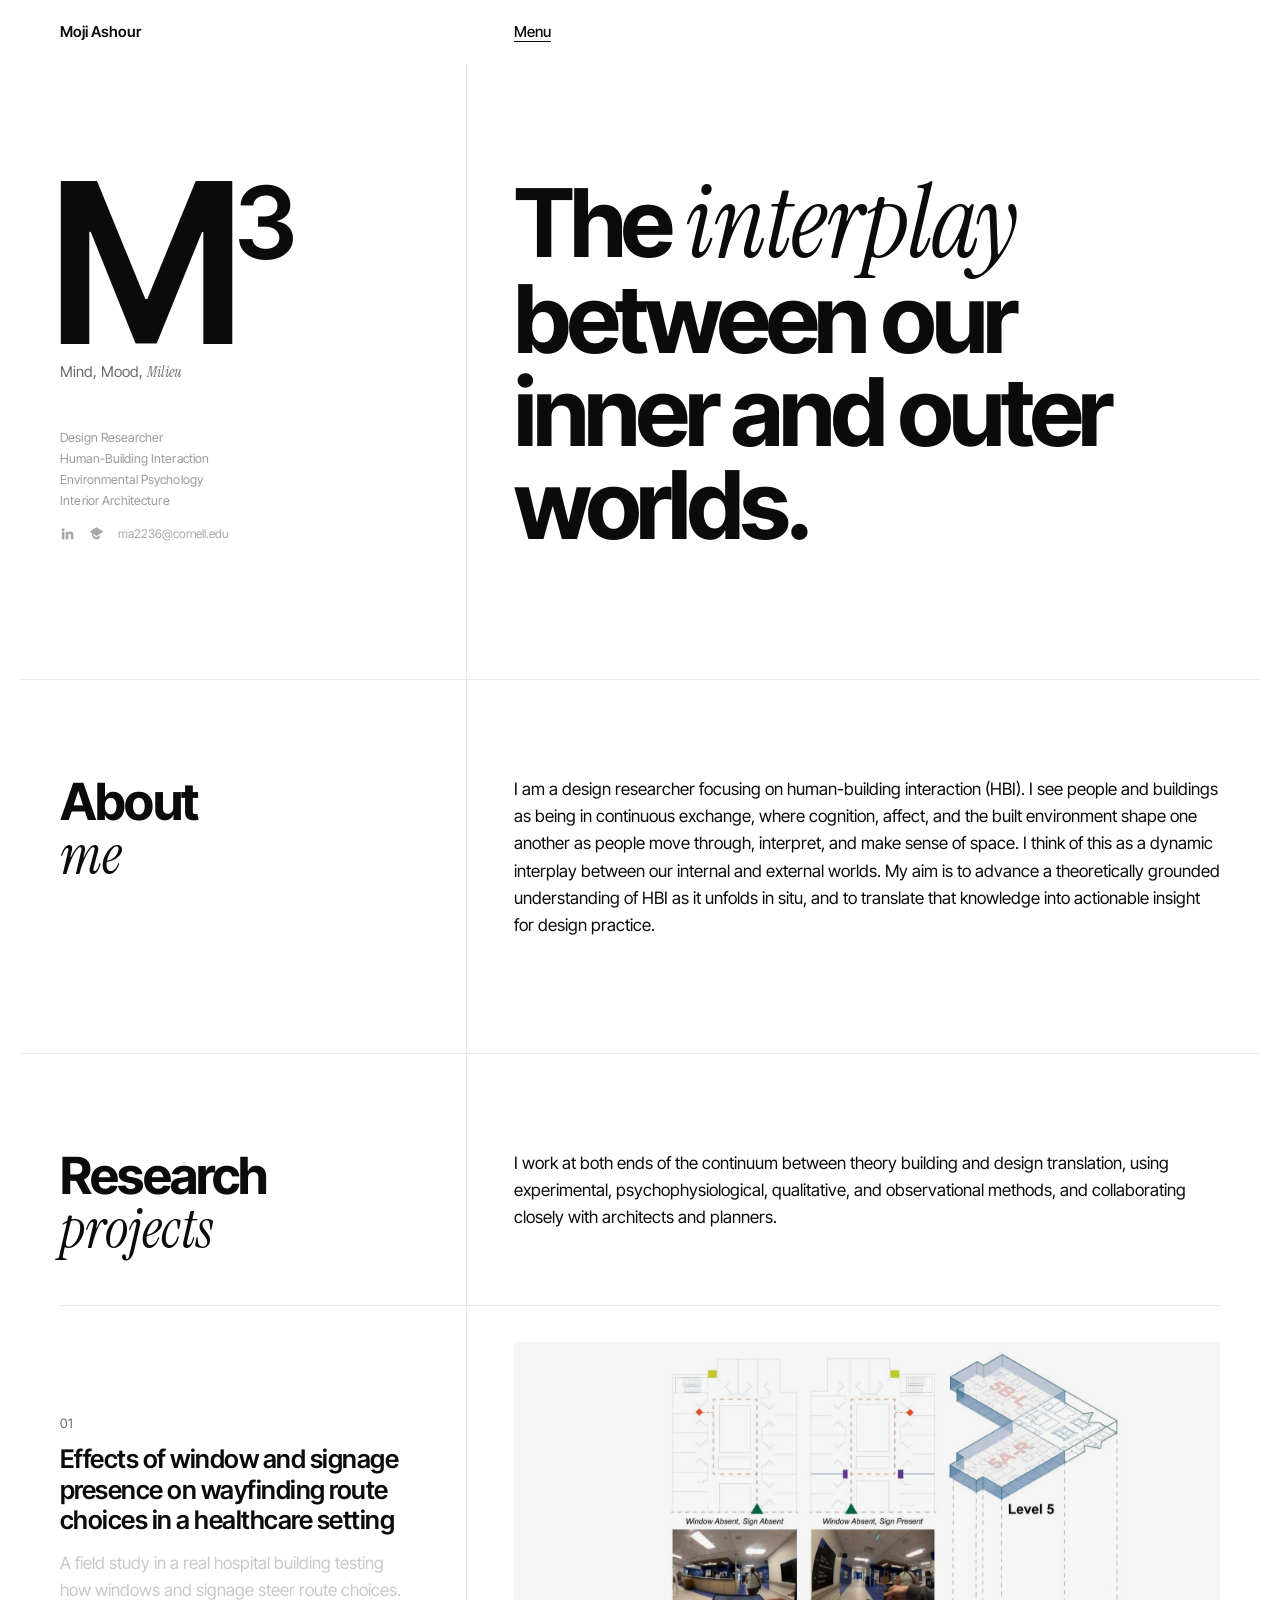
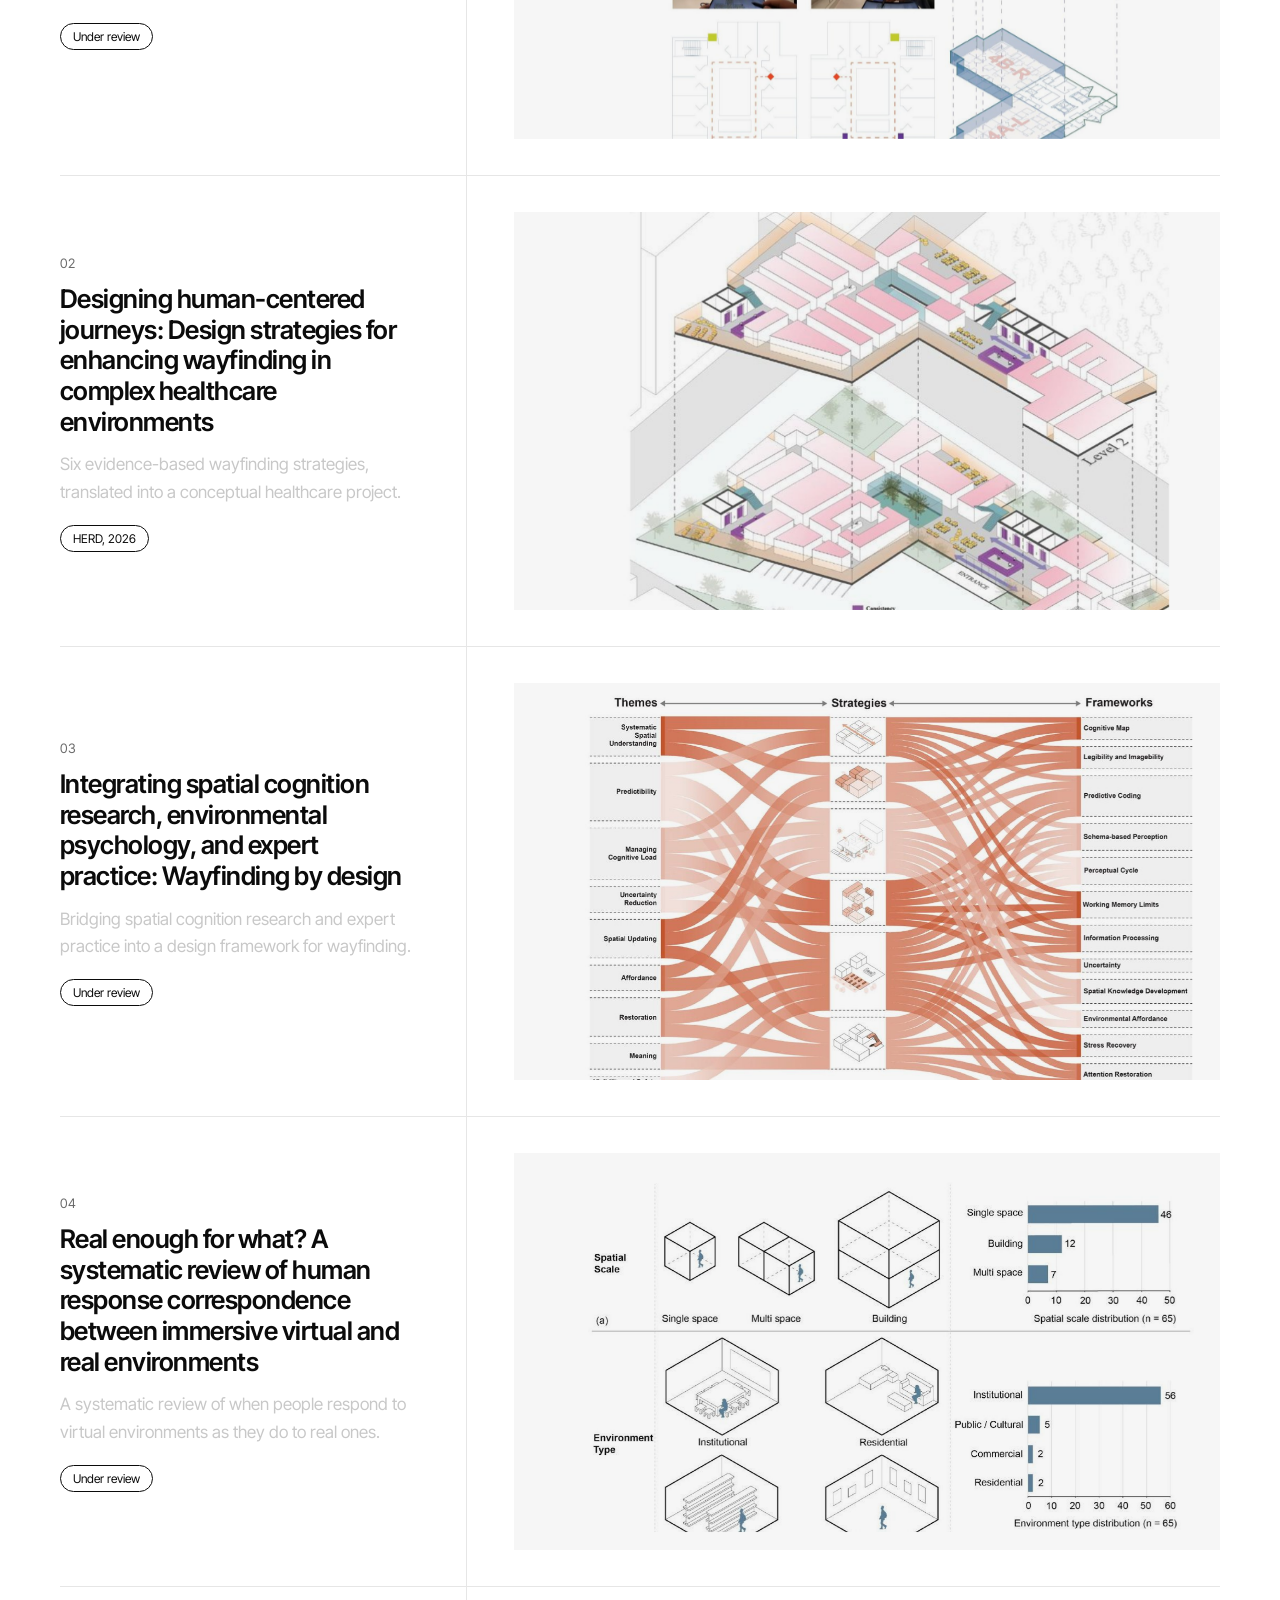
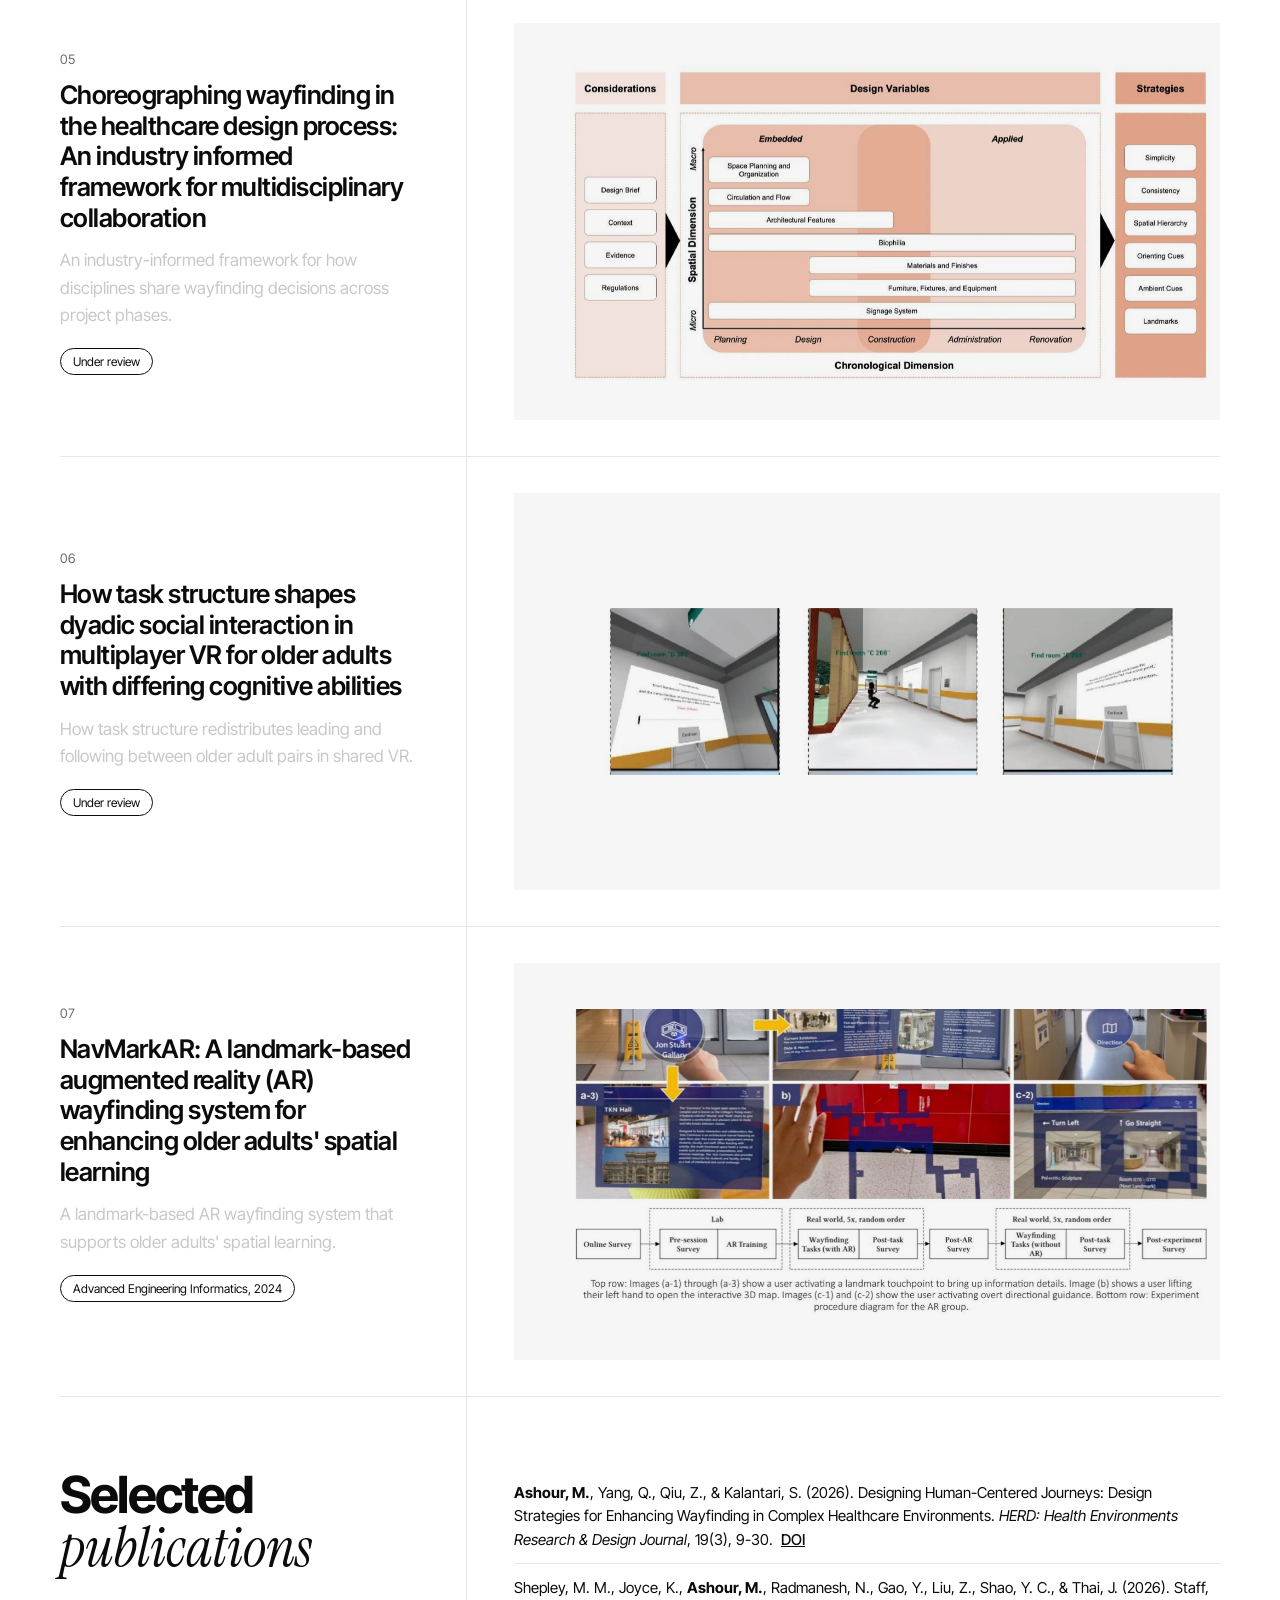
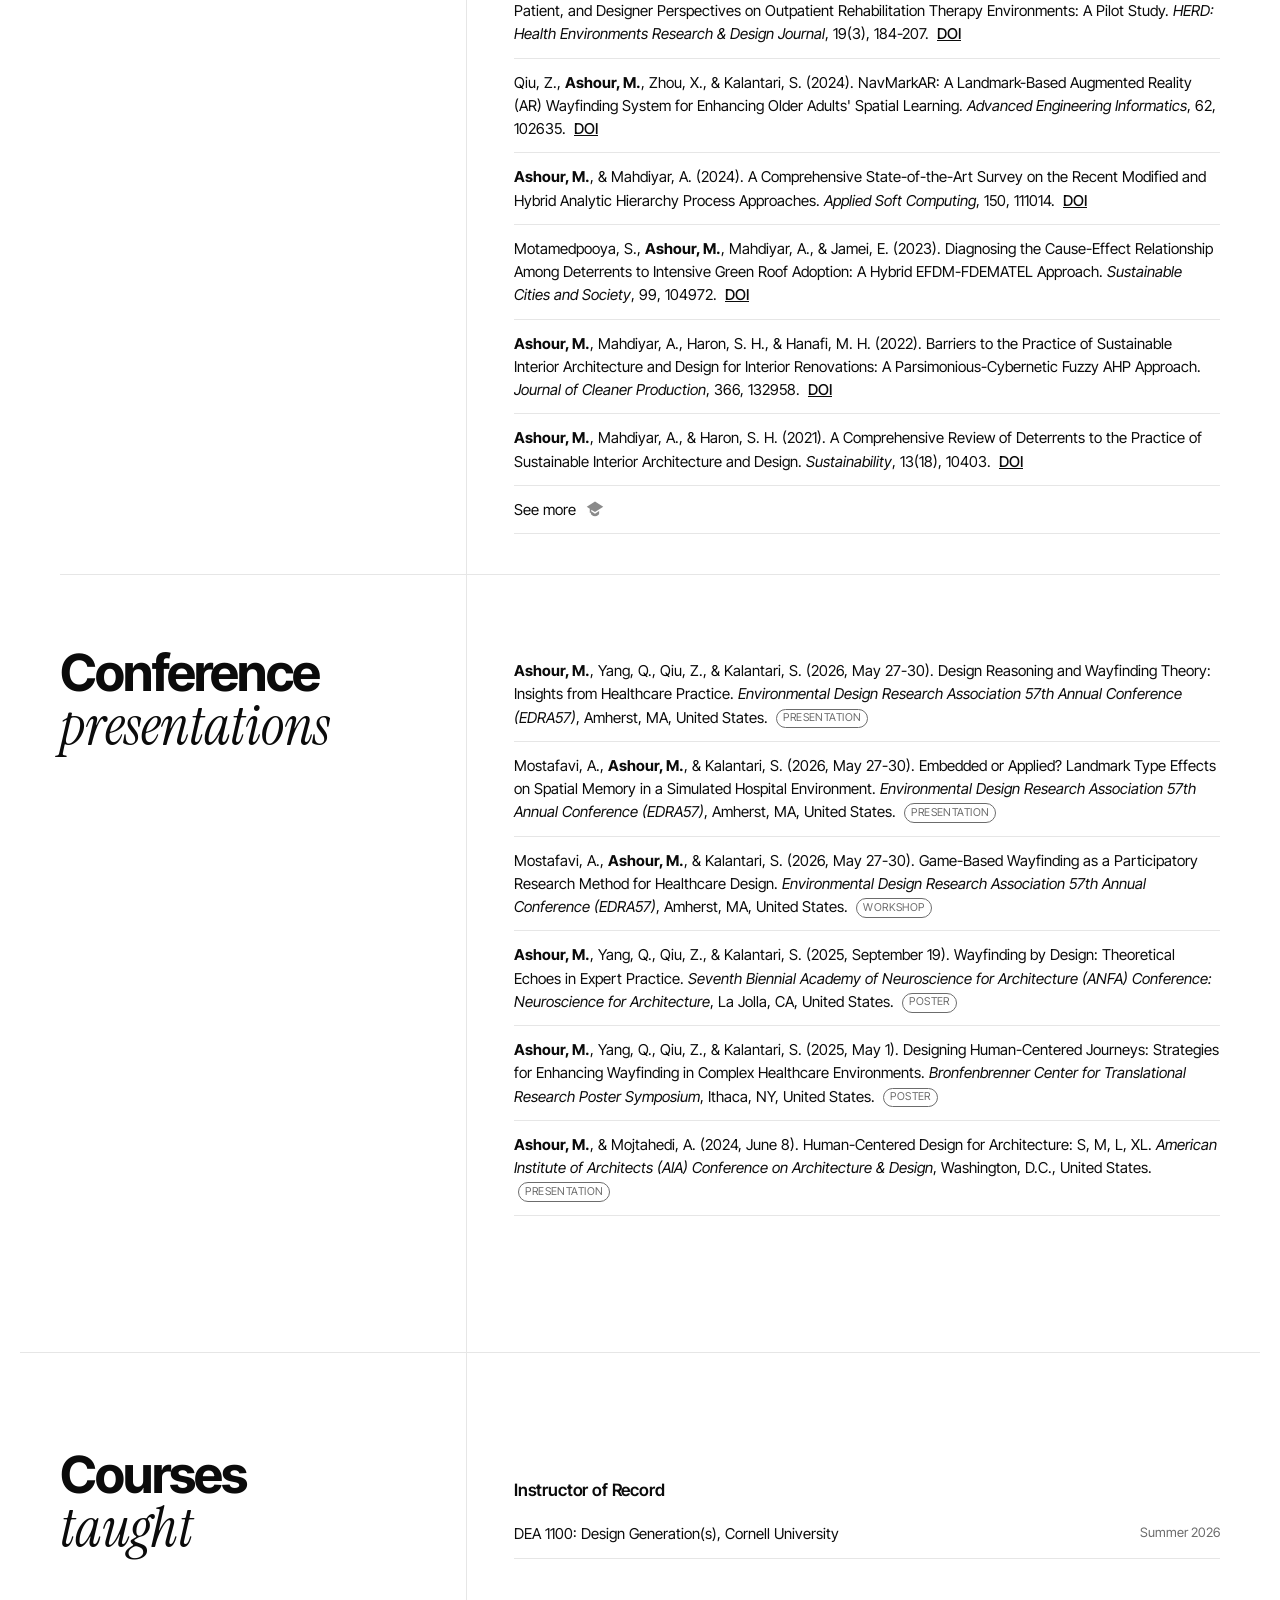
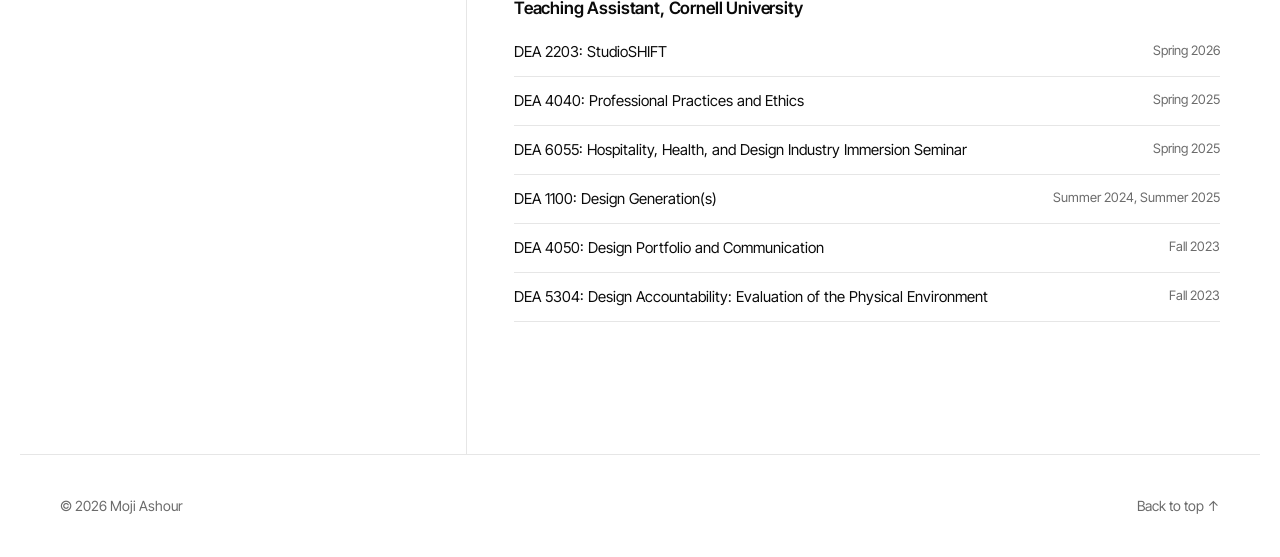
==== index.html @ 7e24d809 "Finalize site: M3 hero, selected publications, conference presentations, courses taught; remove CV a" ====
<!doctype html><html lang="en"><head><meta charset="utf-8"><meta name="viewport" content="width=device-width,initial-scale=1">
<title>Mojtaba Ashour | Human-Building Interaction</title>
<meta name="description" content="Mojtaba Ashour, design researcher in human-building interaction (HBI). Research on wayfinding and spatial cognition.">
<link rel="preconnect" href="https://fonts.googleapis.com"><link rel="preconnect" href="https://fonts.gstatic.com" crossorigin>
<link href="https://fonts.googleapis.com/css2?family=Inter+Tight:wght@400;500;600;700;800&family=Instrument+Serif:ital@0;1&display=swap" rel="stylesheet">
<link rel="stylesheet" href="style.css?v=6"></head><body>
<header class="nav"><div class="wrap navin"><a class="brand" href="#top">Moji Ashour</a>
<div class="menu" id="menu"><button class="menubtn" aria-expanded="false" aria-controls="menulinks">Menu</button><nav id="menulinks"><a href="#about">About</a><a href="#research">Research</a><a href="#teaching">Teaching</a></nav></div></div></header>
<main id="top" class="page">
<section class="hero wrap split"><div class="meta side"><div class="lab"><span class="m3">M<sup>3</sup></span><span class="mmm">Mind, Mood, <em>Milieu</em></span></div><div class="kw"><p>Design Researcher</p><p>Human-Building Interaction</p><p>Environmental Psychology</p><p>Interior Architecture</p><div class="social"><a href="https://www.linkedin.com/in/mojtaba-ashour/" target="_blank" rel="noopener" aria-label="LinkedIn"><svg viewBox="0 0 24 24" width="18" height="18" fill="currentColor" aria-hidden="true"><path d="M4.98 3.5a2.5 2.5 0 1 1 0 5 2.5 2.5 0 0 1 0-5zM3 9h4v12H3zM9 9h3.8v1.7h.05c.53-1 1.83-2.05 3.77-2.05 4.03 0 4.78 2.65 4.78 6.1V21h-4v-5.6c0-1.34-.03-3.06-1.86-3.06-1.87 0-2.15 1.46-2.15 2.96V21H9z"/></svg></a><a href="https://scholar.google.com/citations?user=pp-VIW0AAAAJ&amp;hl=en" target="_blank" rel="noopener" aria-label="Google Scholar"><svg viewBox="0 0 24 24" width="18" height="18" fill="currentColor" aria-hidden="true"><path d="M12 2 1 9l4 2.6V17h2v-4.1L12 16l11-7zM6.5 14.8V18c0 1.9 2.5 3.5 5.5 3.5s5.5-1.6 5.5-3.5v-3.2L12 18.3z"/></svg></a><a class="mail" href="mailto:ma2236@cornell.edu">ma2236@cornell.edu</a></div></div></div>
<h1>The <em>interplay</em> between our inner and outer worlds.</h1></section>
<section id="about" class="wrap sec split fade"><div class="side"><h2>About <em>me</em></h2></div><div class="body">
<p>I am a design researcher focusing on human-building interaction (HBI). I see people and buildings as being in continuous exchange, where cognition, affect, and the built environment shape one another as people move through, interpret, and make sense of space. I think of this as a dynamic interplay between our internal and external worlds. My aim is to advance a theoretically grounded understanding of HBI as it unfolds in situ, and to translate that knowledge into actionable insight for design practice.</p>

</div></section>
<section id="research" class="wrap sec"><div class="split fade"><div class="side"><h2>Research <em>projects</em></h2></div><div class="body">
<p>I work at both ends of the continuum between theory building and design translation, using experimental, psychophysiological, qualitative, and observational methods, and collaborating closely with architects and planners.</p></div></div>
<div class="rows">
<article class="row split"><div class="rowtext fade"><span class="num">01</span><h3>Effects of window and signage presence on wayfinding route choices in a healthcare setting</h3><p>A field study in a real hospital building testing how windows and signage steer route choices.</p><span class="tag">Under review</span></div><figure><img src="img/research/window-signage.jpg" alt="" loading="lazy"></figure></article>
<article class="row split"><div class="rowtext fade"><span class="num">02</span><h3><a class="tlink" href="https://doi.org/10.1177/19375867261421977" target="_blank" rel="noopener">Designing human-centered journeys: Design strategies for enhancing wayfinding in complex healthcare environments</a></h3><p>Six evidence-based wayfinding strategies, translated into a conceptual healthcare project.</p><span class="tag">HERD, 2026</span></div><figure><a class="vlink" href="https://doi.org/10.1177/19375867261421977" target="_blank" rel="noopener" aria-label="View paper"><img src="img/research/healthcare-wayfinding-strategies.jpg" alt="" loading="lazy"></a></figure></article>
<article class="row split"><div class="rowtext fade"><span class="num">03</span><h3>Integrating spatial cognition research, environmental psychology, and expert practice: Wayfinding by design</h3><p>Bridging spatial cognition research and expert practice into a design framework for wayfinding.</p><span class="tag">Under review</span></div><figure><img src="img/research/wayfinding-by-design.jpg" alt="" loading="lazy"></figure></article>
<article class="row split"><div class="rowtext fade"><span class="num">04</span><h3>Real enough for what? A systematic review of human response correspondence between immersive virtual and real environments</h3><p>A systematic review of when people respond to virtual environments as they do to real ones.</p><span class="tag">Under review</span></div><figure><img src="img/research/real-enough.jpg" alt="" loading="lazy"></figure></article>
<article class="row split"><div class="rowtext fade"><span class="num">05</span><h3>Choreographing wayfinding in the healthcare design process: An industry informed framework for multidisciplinary collaboration</h3><p>An industry-informed framework for how disciplines share wayfinding decisions across project phases.</p><span class="tag">Under review</span></div><figure><img src="img/research/choreographing-wayfinding.jpg" alt="" loading="lazy"></figure></article>
<article class="row split"><div class="rowtext fade"><span class="num">06</span><h3>How task structure shapes dyadic social interaction in multiplayer VR for older adults with differing cognitive abilities</h3><p>How task structure redistributes leading and following between older adult pairs in shared VR.</p><span class="tag">Under review</span></div><figure><img src="img/research/multiplayer-vr.jpg" alt="" loading="lazy"></figure></article>
<article class="row split"><div class="rowtext fade"><span class="num">07</span><h3><a class="tlink" href="https://doi.org/10.1016/j.aei.2024.102635" target="_blank" rel="noopener">NavMarkAR: A landmark-based augmented reality (AR) wayfinding system for enhancing older adults' spatial learning</a></h3><p>A landmark-based AR wayfinding system that supports older adults' spatial learning.</p><span class="tag">Advanced Engineering Informatics, 2024</span></div><figure><a class="vlink" href="https://doi.org/10.1016/j.aei.2024.102635" target="_blank" rel="noopener" aria-label="View paper"><img src="img/research/navmarkar.jpg" alt="" loading="lazy"></a></figure></article>
</div>
<div class="split allpubs fade"><div class="side"><h2>Selected <em>publications</em></h2></div><div class="body">
<ol class="pubs">
<li><strong>Ashour, M.</strong>, Yang, Q., Qiu, Z., &amp; Kalantari, S. (2026). Designing Human-Centered Journeys: Design Strategies for Enhancing Wayfinding in Complex Healthcare Environments. <em>HERD: Health Environments Research &amp; Design Journal</em>, 19(3), 9-30. <a href="https://doi.org/10.1177/19375867261421977" target="_blank" rel="noopener">DOI</a></li>
<li>Shepley, M. M., Joyce, K., <strong>Ashour, M.</strong>, Radmanesh, N., Gao, Y., Liu, Z., Shao, Y. C., &amp; Thai, J. (2026). Staff, Patient, and Designer Perspectives on Outpatient Rehabilitation Therapy Environments: A Pilot Study. <em>HERD: Health Environments Research &amp; Design Journal</em>, 19(3), 184-207. <a href="https://doi.org/10.1177/19375867241304029" target="_blank" rel="noopener">DOI</a></li>
<li>Qiu, Z., <strong>Ashour, M.</strong>, Zhou, X., &amp; Kalantari, S. (2024). NavMarkAR: A Landmark-Based Augmented Reality (AR) Wayfinding System for Enhancing Older Adults' Spatial Learning. <em>Advanced Engineering Informatics</em>, 62, 102635. <a href="https://doi.org/10.1016/j.aei.2024.102635" target="_blank" rel="noopener">DOI</a></li>
<li><strong>Ashour, M.</strong>, &amp; Mahdiyar, A. (2024). A Comprehensive State-of-the-Art Survey on the Recent Modified and Hybrid Analytic Hierarchy Process Approaches. <em>Applied Soft Computing</em>, 150, 111014. <a href="https://doi.org/10.1016/j.asoc.2023.111014" target="_blank" rel="noopener">DOI</a></li>
<li>Motamedpooya, S., <strong>Ashour, M.</strong>, Mahdiyar, A., &amp; Jamei, E. (2023). Diagnosing the Cause-Effect Relationship Among Deterrents to Intensive Green Roof Adoption: A Hybrid EFDM-FDEMATEL Approach. <em>Sustainable Cities and Society</em>, 99, 104972. <a href="https://doi.org/10.1016/j.scs.2023.104972" target="_blank" rel="noopener">DOI</a></li>
<li><strong>Ashour, M.</strong>, Mahdiyar, A., Haron, S. H., &amp; Hanafi, M. H. (2022). Barriers to the Practice of Sustainable Interior Architecture and Design for Interior Renovations: A Parsimonious-Cybernetic Fuzzy AHP Approach. <em>Journal of Cleaner Production</em>, 366, 132958. <a href="https://doi.org/10.1016/j.jclepro.2022.132958" target="_blank" rel="noopener">DOI</a></li>
<li><strong>Ashour, M.</strong>, Mahdiyar, A., &amp; Haron, S. H. (2021). A Comprehensive Review of Deterrents to the Practice of Sustainable Interior Architecture and Design. <em>Sustainability</em>, 13(18), 10403. <a href="https://doi.org/10.3390/su131810403" target="_blank" rel="noopener">DOI</a></li>
<li class="more">See more <a class="gs" href="https://scholar.google.com/citations?user=pp-VIW0AAAAJ&amp;hl=en" target="_blank" rel="noopener" aria-label="Google Scholar"><svg viewBox="0 0 24 24" width="18" height="18" fill="currentColor" aria-hidden="true"><path d="M12 2 1 9l4 2.6V17h2v-4.1L12 16l11-7zM6.5 14.8V18c0 1.9 2.5 3.5 5.5 3.5s5.5-1.6 5.5-3.5v-3.2L12 18.3z"/></svg></a></li>
</ol></div></div>
<div class="split allpubs fade"><div class="side"><h2>Conference <em>presentations</em></h2></div><div class="body">
<ol class="pubs">
<li><strong>Ashour, M.</strong>, Yang, Q., Qiu, Z., &amp; Kalantari, S. (2026, May 27-30). Design Reasoning and Wayfinding Theory: Insights from Healthcare Practice. <em>Environmental Design Research Association 57th Annual Conference (EDRA57)</em>, Amherst, MA, United States. <span class="ptag">Presentation</span></li>
<li>Mostafavi, A., <strong>Ashour, M.</strong>, &amp; Kalantari, S. (2026, May 27-30). Embedded or Applied? Landmark Type Effects on Spatial Memory in a Simulated Hospital Environment. <em>Environmental Design Research Association 57th Annual Conference (EDRA57)</em>, Amherst, MA, United States. <span class="ptag">Presentation</span></li>
<li>Mostafavi, A., <strong>Ashour, M.</strong>, &amp; Kalantari, S. (2026, May 27-30). Game-Based Wayfinding as a Participatory Research Method for Healthcare Design. <em>Environmental Design Research Association 57th Annual Conference (EDRA57)</em>, Amherst, MA, United States. <span class="ptag">Workshop</span></li>
<li><strong>Ashour, M.</strong>, Yang, Q., Qiu, Z., &amp; Kalantari, S. (2025, September 19). Wayfinding by Design: Theoretical Echoes in Expert Practice. <em>Seventh Biennial Academy of Neuroscience for Architecture (ANFA) Conference: Neuroscience for Architecture</em>, La Jolla, CA, United States. <span class="ptag">Poster</span></li>
<li><strong>Ashour, M.</strong>, Yang, Q., Qiu, Z., &amp; Kalantari, S. (2025, May 1). Designing Human-Centered Journeys: Strategies for Enhancing Wayfinding in Complex Healthcare Environments. <em>Bronfenbrenner Center for Translational Research Poster Symposium</em>, Ithaca, NY, United States. <span class="ptag">Poster</span></li>
<li><strong>Ashour, M.</strong>, &amp; Mojtahedi, A. (2024, June 8). Human-Centered Design for Architecture: S, M, L, XL. <em>American Institute of Architects (AIA) Conference on Architecture &amp; Design</em>, Washington, D.C., United States. <span class="ptag">Presentation</span></li>
</ol></div></div></section>
<section id="teaching" class="wrap sec split fade"><div class="side"><h2>Courses <em>taught</em></h2></div><div class="body">
<h4>Instructor of Record</h4><ul class="courses">
<li><span>DEA 1100: Design Generation(s), Cornell University</span><em>Summer 2026</em></li></ul>
<h4>Teaching Assistant, Cornell University</h4><ul class="courses">
<li><span>DEA 2203: StudioSHIFT</span><em>Spring 2026</em></li>
<li><span>DEA 4040: Professional Practices and Ethics</span><em>Spring 2025</em></li>
<li><span>DEA 6055: Hospitality, Health, and Design Industry Immersion Seminar</span><em>Spring 2025</em></li>
<li><span>DEA 1100: Design Generation(s)</span><em>Summer 2024, Summer 2025</em></li>
<li><span>DEA 4050: Design Portfolio and Communication</span><em>Fall 2023</em></li>
<li><span>DEA 5304: Design Accountability: Evaluation of the Physical Environment</span><em>Fall 2023</em></li></ul>
</div></section>
</main><footer class="wrap foot"><span>&copy; 2026 Moji Ashour</span><a href="#top">Back to top &#8593;</a></footer>
<script>(function(){var d=document.documentElement,m=document.getElementById('menu'),b=m.querySelector('.menubtn');
b.addEventListener('click',function(e){var o=m.classList.toggle('open');b.setAttribute('aria-expanded',o)});
document.addEventListener('click',function(e){if(!m.contains(e.target)){m.classList.remove('open');b.setAttribute('aria-expanded',false)}});
m.querySelectorAll('nav a').forEach(function(a){a.addEventListener('click',function(){m.classList.remove('open')})});
if(location.search.indexOf('menu')>-1)m.classList.add('open');
if(location.search.indexOf('static')>-1||matchMedia('(prefers-reduced-motion: reduce)').matches||!('IntersectionObserver' in window))return;
d.classList.add('js');var o=new IntersectionObserver(function(es){es.forEach(function(e){if(e.isIntersecting){e.target.classList.add('in');o.unobserve(e.target)}})},{rootMargin:'0px 0px -12% 0px',threshold:.15});
document.querySelectorAll('.fade').forEach(function(el){o.observe(el)})})();</script>
<script>(function(){var rm=matchMedia('(prefers-reduced-motion: reduce)').matches;
var ps=[].slice.call(document.querySelectorAll('.rowtext p'));
if(!rm){ps.forEach(function(p){p.innerHTML=p.textContent.split(/(\s+)/).map(function(w){return /^\s+$/.test(w)?w:'<span class="w">'+w+'</span>'}).join('');p.classList.add('fill')});
var tk=false;function upd(){tk=false;var vh=innerHeight;ps.forEach(function(p){var r=p.getBoundingClientRect(),s=p.querySelectorAll('.w');var pr=(vh*1.0-r.top)/(vh*0.4);pr=Math.max(0,Math.min(1,pr));var n=Math.round(pr*s.length);for(var i=0;i<s.length;i++)s[i].classList.toggle('on',i<n)})}
function q(){if(!tk){tk=true;requestAnimationFrame(upd)}}addEventListener('scroll',q,{passive:true});addEventListener('resize',q);upd();}
if(!matchMedia('(pointer: fine)').matches)return;document.documentElement.classList.add('cc');
var dot=document.createElement('div'),ring=document.createElement('div');dot.className='cdot';ring.className='cring';ring.innerHTML='<span>View</span>';document.body.append(dot,ring);
var mx=innerWidth/2,my=innerHeight/2,rx=mx,ry=my,seen=false;
addEventListener('mousemove',function(e){mx=e.clientX;my=e.clientY;dot.style.transform='translate('+mx+'px,'+my+'px)';if(!seen){seen=true;rx=mx;ry=my;document.documentElement.classList.add('cshow')}if(rm){rx=mx;ry=my;ring.style.transform='translate('+rx+'px,'+ry+'px)'}});
document.addEventListener('mouseleave',function(){document.documentElement.classList.remove('cshow');seen=false});
if(location.search.indexOf('cview')>-1){mx=rx=600;my=ry=300;document.documentElement.classList.add('cshow');}
if(!rm)(function l(){rx+=(mx-rx)*.18;ry+=(my-ry)*.18;ring.style.transform='translate('+rx+'px,'+ry+'px)';requestAnimationFrame(l)})();
document.querySelectorAll('.row figure img').forEach(function(i){i.addEventListener('mouseenter',function(){ring.classList.add('view')});i.addEventListener('mouseleave',function(){ring.classList.remove('view')})});
if(location.search.indexOf('cview')>-1)ring.classList.add('view');})();</script>
</body></html>
---- style.css ----
:root{--ink:#0b0b0b;--mute:#6b6b6b;--line:#e6e6e6;--sans:"Inter Tight",Inter,system-ui,-apple-system,"Helvetica Neue",Arial,sans-serif;--serif:"Instrument Serif","Playfair Display",Georgia,serif}
*{box-sizing:border-box;margin:0;padding:0}
html{scroll-behavior:smooth;scroll-padding-top:72px}
@media (prefers-reduced-motion:reduce){html{scroll-behavior:auto}}
body{background:#fff;color:var(--ink);font:400 17px/1.6 var(--sans);-webkit-font-smoothing:antialiased}
a{color:inherit}
.wrap{max-width:1240px;margin:0 auto;padding:0 40px}
em{font-family:var(--serif);font-style:italic;font-weight:400;letter-spacing:0}
.nav{position:fixed;top:0;left:0;right:0;background:rgba(255,255,255,.92);backdrop-filter:blur(8px);z-index:10}
.navin{display:flex;justify-content:space-between;align-items:center;height:64px;font-size:15px}
.brand{font-weight:600;text-decoration:none}


.hero{padding-top:180px;padding-bottom:120px;align-items:end}
.meta p{font-size:14px;color:var(--mute);line-height:1.7}.meta a{color:var(--ink)}
h1{font-size:clamp(44px,7.4vw,108px);line-height:.98;font-weight:700;letter-spacing:-.045em}
h1 em{font-size:1.08em;letter-spacing:-.01em}
.sec{padding:96px 40px;border-top:1px solid var(--line)}
h2{font-size:clamp(34px,4vw,52px);line-height:1;font-weight:700;letter-spacing:-.035em}
h2 em{font-size:1.1em}
.body{max-width:760px}.body p{margin-bottom:18px}
.lead{font-size:clamp(20px,2vw,26px);line-height:1.4;letter-spacing:-.015em;margin-bottom:24px!important}
.ul{text-decoration:none;border-bottom:1px solid var(--ink);padding-bottom:2px;font-weight:500}
.rows{margin-top:72px}
.row{padding:56px 0;border-top:1px solid var(--line);align-items:center}
.row figure{background:#f6f6f6;aspect-ratio:4/3;overflow:hidden;display:flex;align-items:center;justify-content:center}
.row img{width:100%;height:100%;object-fit:contain;display:block;mix-blend-mode:multiply}
.num{display:block;font-size:13px;color:var(--mute);margin-bottom:10px}
.tag{display:inline-block;font-size:12px;border:1px solid var(--ink);border-radius:999px;padding:3px 12px;margin-bottom:18px}
.row h3{font-size:clamp(20px,2vw,26px);line-height:1.2;font-weight:600;letter-spacing:-.02em;margin-bottom:14px}
.row p{color:var(--mute);margin-bottom:18px}
.doi{font-size:14px;font-weight:500;text-decoration:none;border-bottom:1px solid var(--ink)}
.doi.muted{border:0;color:var(--mute);font-weight:400}
.allpubs{margin-top:72px;padding-top:72px;border-top:1px solid var(--line)}
h4{font-size:13px;text-transform:uppercase;letter-spacing:.08em;color:var(--mute);font-weight:500;margin:8px 0 16px}
.pubs{list-style:none;margin-bottom:40px}
.pubs li{font-size:15px;line-height:1.55;padding:12px 0;border-bottom:1px solid var(--line)}
.pubs a{font-weight:500;margin-left:4px}
.courses{list-style:none;margin-bottom:36px}
.courses li{display:flex;justify-content:space-between;gap:24px;padding:12px 0;border-bottom:1px solid var(--line);font-size:16px}
.courses em{font-family:var(--sans);font-style:normal;color:var(--mute);font-size:14px;white-space:nowrap}
.big{font-size:clamp(24px,3.2vw,42px);line-height:1.25;letter-spacing:-.03em;font-weight:600}
.big a{text-decoration:none}.big a:hover{border-bottom:2px solid}
.links a{margin-right:28px}
.foot{display:flex;justify-content:space-between;padding:40px;border-top:1px solid var(--line);font-size:14px;color:var(--mute)}
.foot a{text-decoration:none}
.js .fade{will-change:opacity,transform;opacity:0;transform:translateY(16px);transition:opacity .7s ease,transform .7s ease}
.js .fade.in{opacity:1;transform:none}

/* menu */
.menu{position:relative;padding:12px 0}
.menubtn{font:500 15px var(--sans);background:none;border:0;cursor:pointer;color:var(--ink);padding:6px 0;border-bottom:1px solid var(--ink)}
.menu nav{position:absolute;right:0;top:100%;display:flex;flex-direction:column;align-items:flex-end;gap:6px;padding:12px 0 8px;opacity:0;visibility:hidden;transform:translateY(-6px);transition:opacity .25s ease,transform .25s ease,visibility 0s .25s}
.menu nav a{text-decoration:none;color:var(--mute);font-size:15px;background:#fff;padding:2px 0}.menu nav a:hover,.menu nav a:focus{color:var(--ink)}
.menu:hover nav,.menu:focus-within nav,.menu.open nav{opacity:1;visibility:visible;transform:none;transition:opacity .25s ease,transform .25s ease,visibility 0s}
/* page split with vertical line */
.page{position:relative;max-width:1240px;margin:0 auto}
.page::before{content:"";position:absolute;top:0;bottom:0;left:calc(40px + (100% - 80px)*.35);border-left:1px solid var(--line);pointer-events:none}
.page .wrap{max-width:none}
.split{display:grid;grid-template-columns:35fr 65fr;gap:0}
.split>:first-child{padding-right:48px}.split>:last-child{padding-left:48px}
.side{position:sticky;top:96px;align-self:start}
.hero .side{position:static;align-self:end}
.rows{margin-top:72px}
.rowtext{align-self:center}
.allpubs{margin-top:0}
.body{max-width:none}
.js .rowtext.fade{transform:translateX(-24px)}.js .rowtext.fade.in{transform:none}
@media (max-width:860px){
.wrap{padding:0 20px}.sec{padding:64px 20px}
.page::before{display:none}
.split{grid-template-columns:1fr;gap:24px}.split>:first-child,.split>:last-child{padding:0}
.side{position:static}
.row figure{order:-1}
.hero{padding-top:120px;padding-bottom:72px}.hero .meta{order:2}
.courses li{flex-direction:column;gap:2px}.foot{padding:28px 20px}}
.split>figure{padding-left:0;margin-left:48px}@media (max-width:860px){.split>figure{margin-left:0}}

/* v4: menu at start of right column, expands horizontally */
.navin{display:grid;grid-template-columns:35fr 65fr;justify-content:initial}
.menu{padding:0 0 0 48px;display:flex;align-items:center;gap:28px;height:64px}
.menu nav{position:static;flex-direction:row;align-items:center;gap:28px;padding:0;opacity:1;visibility:visible;transform:none;transition:none;pointer-events:none}
.menu nav a{opacity:0;transform:translateX(-12px);transition:opacity .3s ease,transform .3s ease;transition-delay:0s;white-space:nowrap}
.menu:hover nav,.menu:focus-within nav,.menu.open nav{pointer-events:auto}
.menu:hover nav a,.menu:focus-within nav a,.menu.open nav a{opacity:1;transform:none}
.menu:hover nav a:nth-child(2),.menu:focus-within nav a:nth-child(2),.menu.open nav a:nth-child(2){transition-delay:.05s}
.menu:hover nav a:nth-child(3),.menu:focus-within nav a:nth-child(3),.menu.open nav a:nth-child(3){transition-delay:.1s}
.menu:hover nav a:nth-child(4),.menu:focus-within nav a:nth-child(4),.menu.open nav a:nth-child(4){transition-delay:.15s}
.menu:hover nav a:nth-child(5),.menu:focus-within nav a:nth-child(5),.menu.open nav a:nth-child(5){transition-delay:.2s}
@media (max-width:860px){.navin{display:flex;justify-content:space-between}.menu{padding:0;gap:14px;flex-direction:row-reverse}.menu nav{gap:12px}.menu nav a{font-size:13px;transform:translateX(12px)}.menu:hover nav,.menu:not(.open):not(:focus-within) nav{pointer-events:none}.menu:not(.open):not(:focus-within):hover nav a{opacity:0}.menu.open nav{pointer-events:auto}}
@media (prefers-reduced-motion:reduce){.menu nav a{transition:none}}
/* v4.1 hard reset for menu button + inline row */
.menu .menubtn{-webkit-appearance:none;appearance:none;border:0;border-radius:0;background:none;box-shadow:none;margin:0;padding:2px 0;font:500 15px var(--sans);color:var(--ink);line-height:1.2;cursor:pointer;text-decoration:underline;text-underline-offset:4px;text-decoration-thickness:1px;flex:0 0 auto}
@media (min-width:861px){.menu{display:flex;flex-direction:row;flex-wrap:nowrap;align-items:center}.menu nav{display:flex;flex-direction:row;position:static}}

.tlink{color:inherit;text-decoration:none;background-image:linear-gradient(currentColor,currentColor);background-size:0 1px;background-repeat:no-repeat;background-position:0 100%;transition:background-size .3s}
.tlink:hover{background-size:100% 1px}
/* v4.2 teaching: match body sizes */
#teaching .body>p{font-size:17px;line-height:1.65;color:var(--ink,#111)}
.courses li{font-size:15px}
.courses em{font-size:13px}
/* v5 */
.hero .side{align-self:center}
.social{display:flex;align-items:center;gap:14px;margin-top:18px}
.social a{color:#8a8a8a;display:inline-flex;transition:color .2s}.social a:hover{color:#111}
.social .mail{font-size:13px;text-decoration:none}
.rowtext p.fill .w{color:#c8c8c8;transition:color .25s}.rowtext p.fill .w.on{color:#111}
.vlink{display:contents}
.cc,.cc a,.cc button{cursor:none}
.cdot,.cring{position:fixed;left:0;top:0;pointer-events:none;z-index:9999;opacity:0;transition:opacity .2s}
.cshow .cdot,.cshow .cring{opacity:1}
.cdot{width:8px;height:8px;margin:-4px 0 0 -4px;background:#111;border-radius:50%}
.cring{width:0;height:0}
.cring::before{content:"";position:absolute;width:32px;height:32px;left:-16px;top:-16px;border:1px solid rgba(0,0,0,.18);border-radius:50%;transition:all .3s ease}
.cring span{position:absolute;left:0;top:0;transform:translate(-50%,-50%) scale(.6);font:500 14px var(--sans);color:#111;opacity:0;transition:all .3s ease;white-space:nowrap}
.cring.view::before{width:90px;height:90px;left:-45px;top:-45px;background:rgba(255,255,255,.55);border-color:rgba(255,255,255,.7);-webkit-backdrop-filter:blur(8px);backdrop-filter:blur(8px)}
.cring.view span{opacity:1;transform:translate(-50%,-50%) scale(1)}
@media (prefers-reduced-motion:reduce){.cring::before,.cring span,.rowtext p .w{transition:none}}
.side h2 em{display:block}

/* v6 research banner */
body{overflow-x:clip}
.rbanner{position:relative;z-index:2;width:100vw;margin:-96px 0 96px calc(50% - 50vw);background:#f2f2f2;padding:20px 40px;display:flex;justify-content:center;border-bottom:1px solid var(--line)}
.rbanner svg{width:100%;max-width:1200px;height:auto;max-height:300px;display:block}
.rbanner .bl{font:700 30px var(--sans);fill:#0b0b0b;letter-spacing:-.01em}
.rbanner .bs{font:italic 400 30px var(--serif);fill:#0b0b0b}
.js .rbanner.fade{transform:none}
.js .rbanner .lobe,.js .rbanner .core{opacity:0;transition:opacity 1s ease}
.js .rbanner .l2{transition-delay:.25s}.js .rbanner .core{transition-delay:.5s}
.js .rbanner.in .lobe,.js .rbanner.in .core{opacity:1}
@media (max-width:700px){.rbanner{padding:16px 12px;margin-bottom:64px}.rbanner .bl,.rbanner .bs{font-size:40px}}
@media (prefers-reduced-motion:reduce){.rbanner .lobe,.rbanner .core{opacity:1!important;transition:none!important}}
.rbanner{flex-direction:column;align-items:center}.rbanner .bcap{max-width:640px;text-align:center;font-size:15px;line-height:1.6;color:#444;margin:4px auto 8px}.rbanner .bcap em{color:#0b0b0b;font-size:17px}
.rbanner{width:100vw;left:50%;margin-left:-50vw!important;margin-right:0}
.rbanner{left:0;margin-left:calc(50% - 50vw)!important}
.pubs .ptag{display:inline-block;margin-left:.4em;padding:.05em .55em;border:1px solid currentColor;border-radius:999px;font-size:.72em;letter-spacing:.04em;text-transform:uppercase;opacity:.6;vertical-align:middle}

.pubs li.more{list-style:none}
.pubs li.more::before{content:none!important}
.pubs a.gs{color:#8a8a8a;display:inline-flex;vertical-align:-3px;margin-left:6px;transition:color .2s}.pubs a.gs:hover{color:#111}
#teaching h4{text-transform:none!important;letter-spacing:-.01em!important;color:var(--ink)!important;font-size:17px!important;font-weight:600!important;margin:28px 0 6px}
.pubs em,.body li em:not(.courses em){font-family:var(--sans);font-style:italic;letter-spacing:normal}
@keyframes jig{0%,100%{transform:rotate(0)}30%{transform:rotate(-.4deg)}65%{transform:rotate(.3deg)}}
.row img{transition:transform .4s ease}
.row figure:hover img{animation:jig .45s ease-out 1}
@media (prefers-reduced-motion:reduce){.row figure:hover img{animation:none}}
/* shorter rows */
#research .row{padding:36px 0}
#research .row figure{aspect-ratio:16/9;max-height:52vh}
#research .rows{margin-top:48px}
.headshot{display:block;width:100%;max-width:240px;margin-top:32px;filter:grayscale(1)}
/* M3 lab mark */
.hero .side{align-self:stretch!important;display:flex;flex-direction:column;justify-content:space-between;gap:24px}
.hero .lab .m3{display:block;font:600 clamp(120px,17.5vw,260px)/.74 var(--sans);letter-spacing:-.05em;color:var(--ink)}
.hero .lab .m3 sup{font-size:.45em;vertical-align:top;position:relative;top:.05em;margin-left:.02em}
.hero .lab .mmm{display:block;margin-top:14px;font-size:15px;color:var(--mute);letter-spacing:.01em}
.hero .kw p{margin:0}
.hero h1{margin-bottom:0}
@media (max-width:860px){.hero .side{gap:28px}}
.hero .kw{position:relative;top:-16px}
.hero .lab .m3{margin-left:-.05em}
.hero h1{align-self:start}
.hero .kw{margin-top:auto}
.hero h1{position:relative;top:-7px}
.hero .kw p{font-size:12.5px;line-height:1.7;color:#9a9a9a;letter-spacing:.01em}
.hero .kw .social{margin-top:12px}.hero .kw .social svg{width:15px;height:15px}.hero .kw .social a{color:#a8a8a8}.hero .kw .social .mail{font-size:12px}
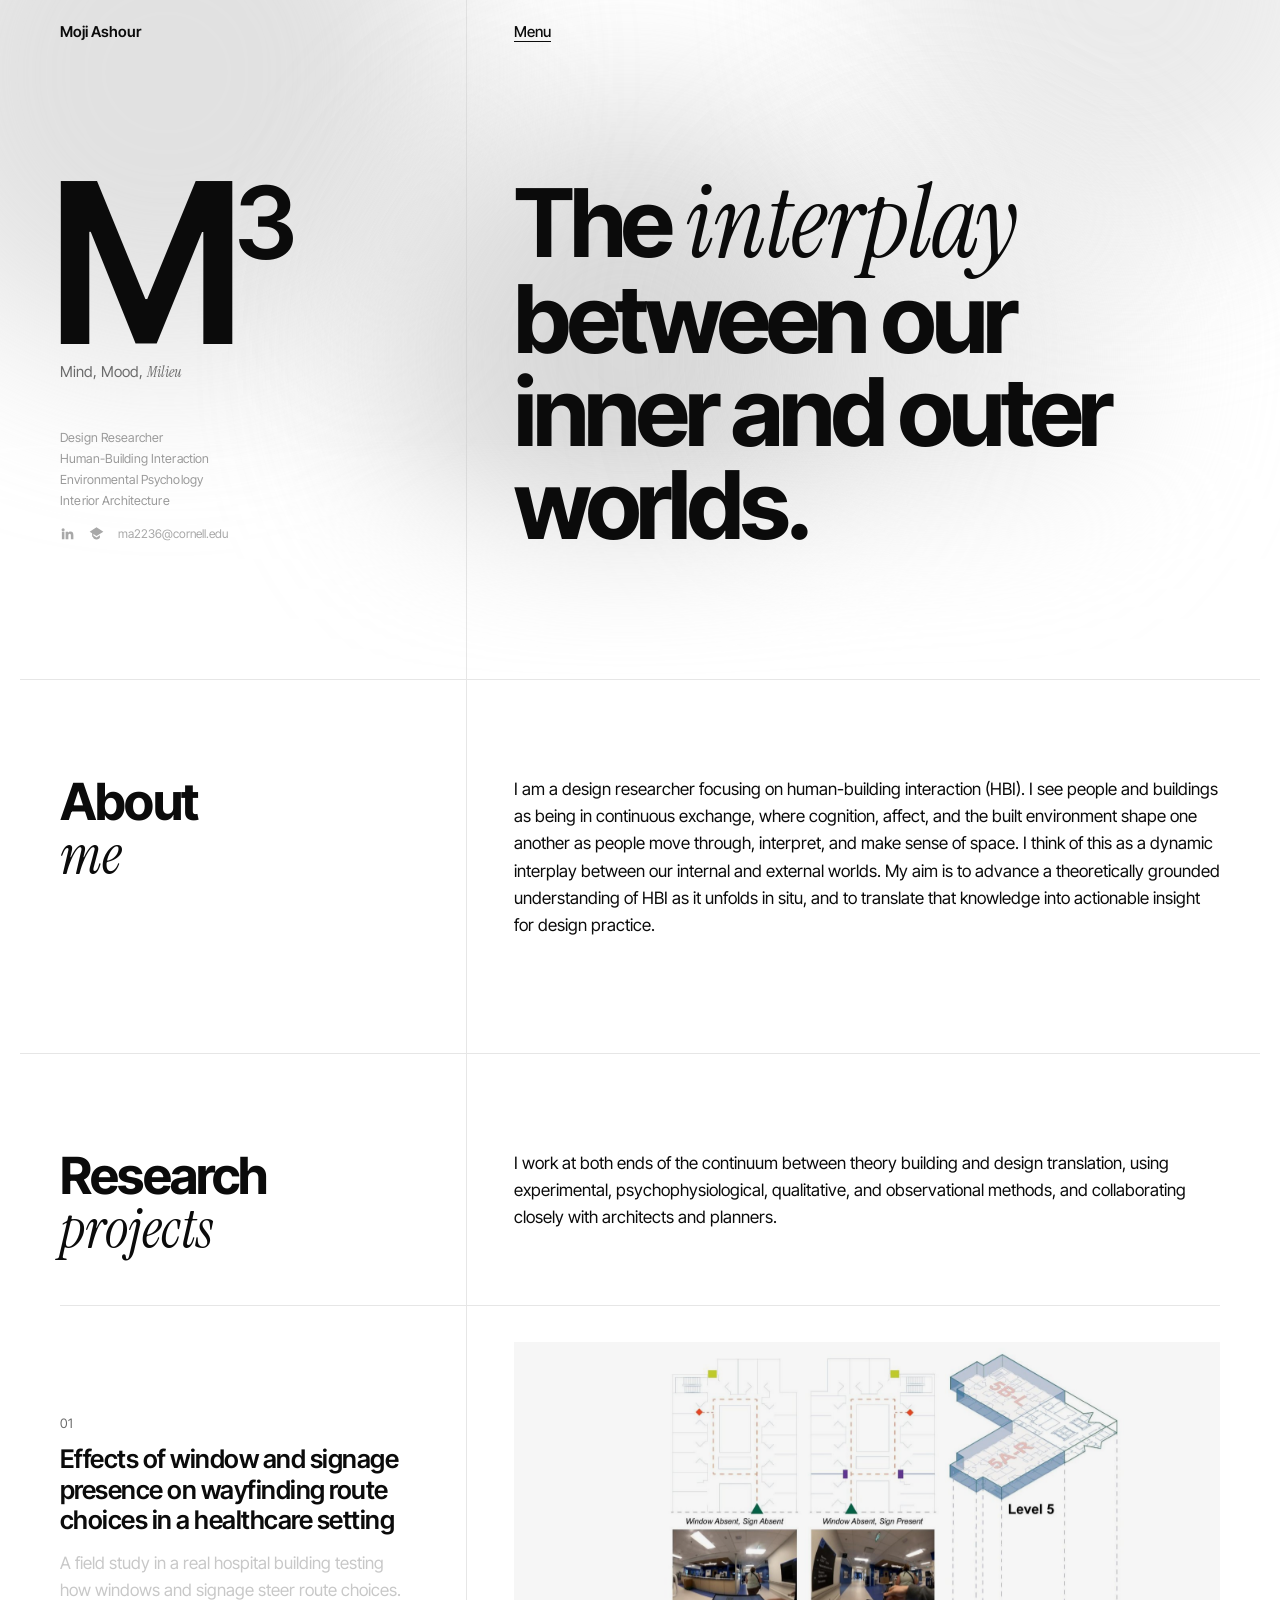
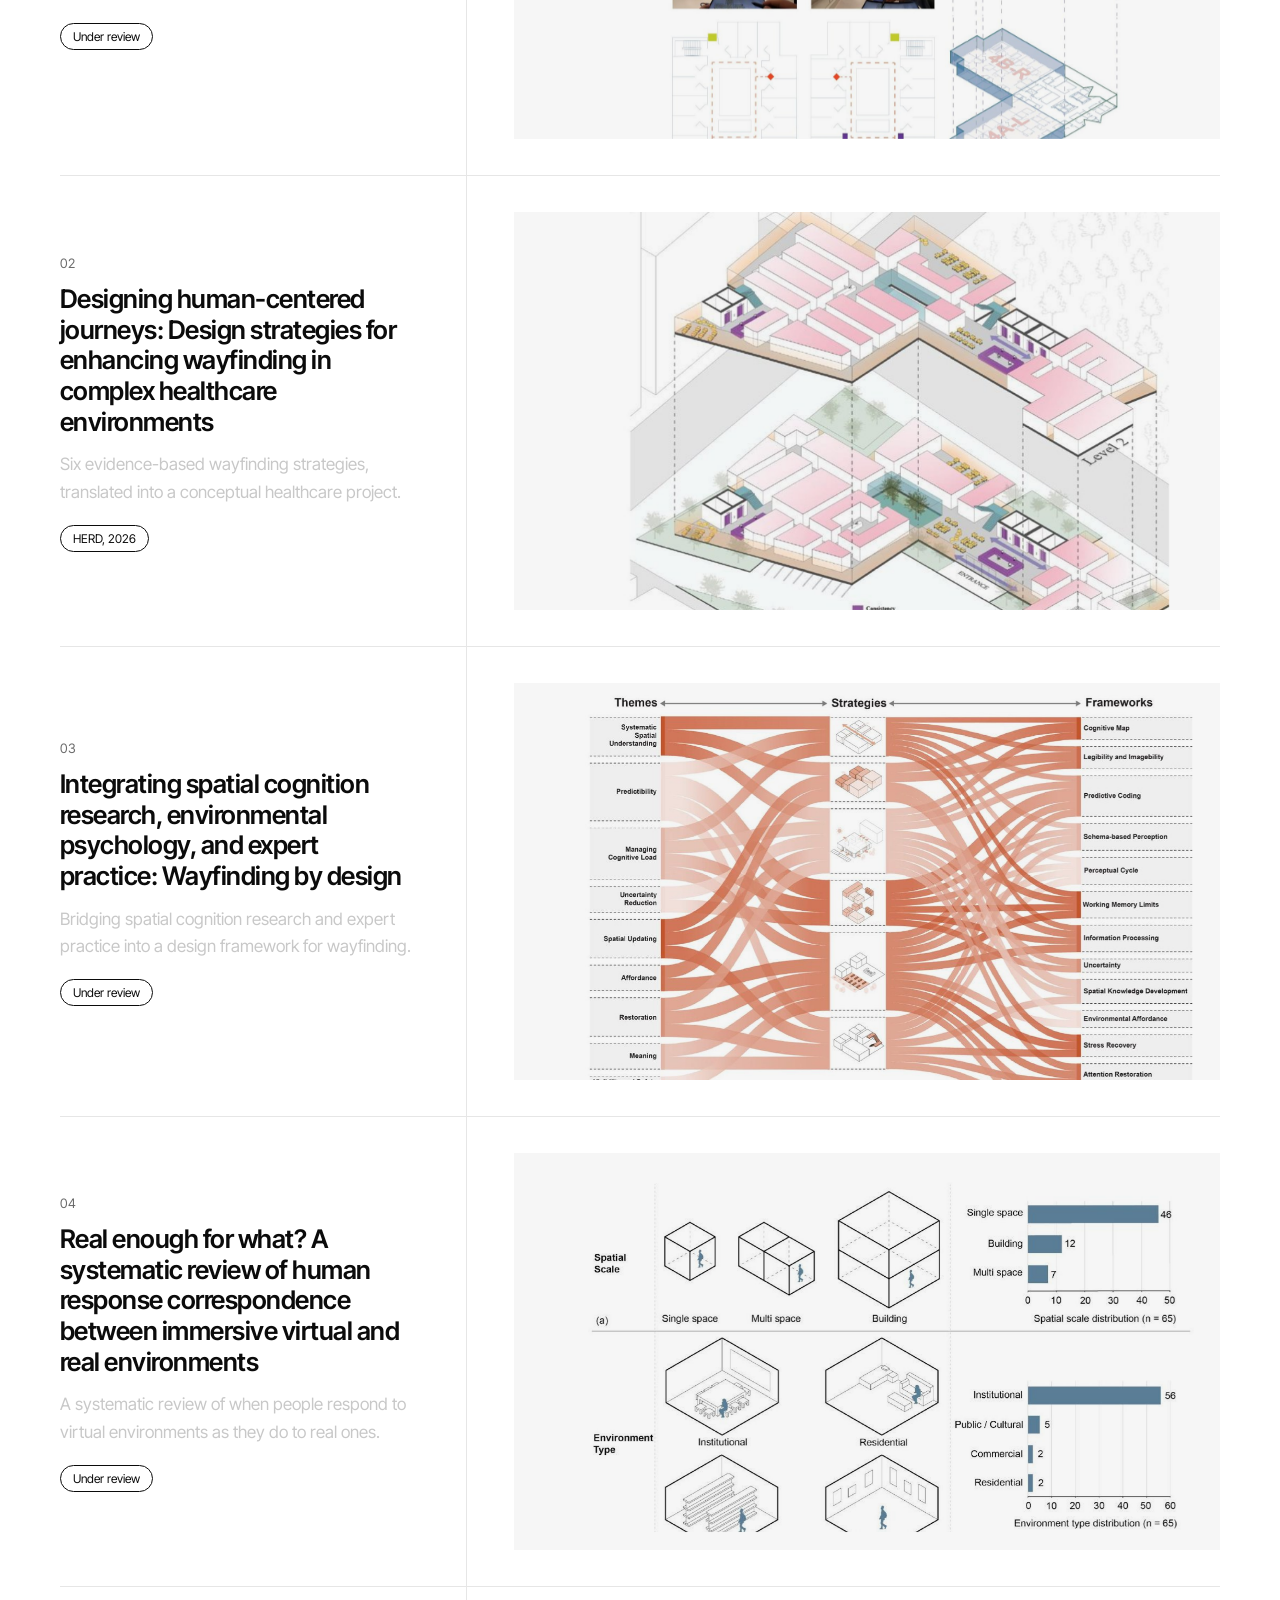
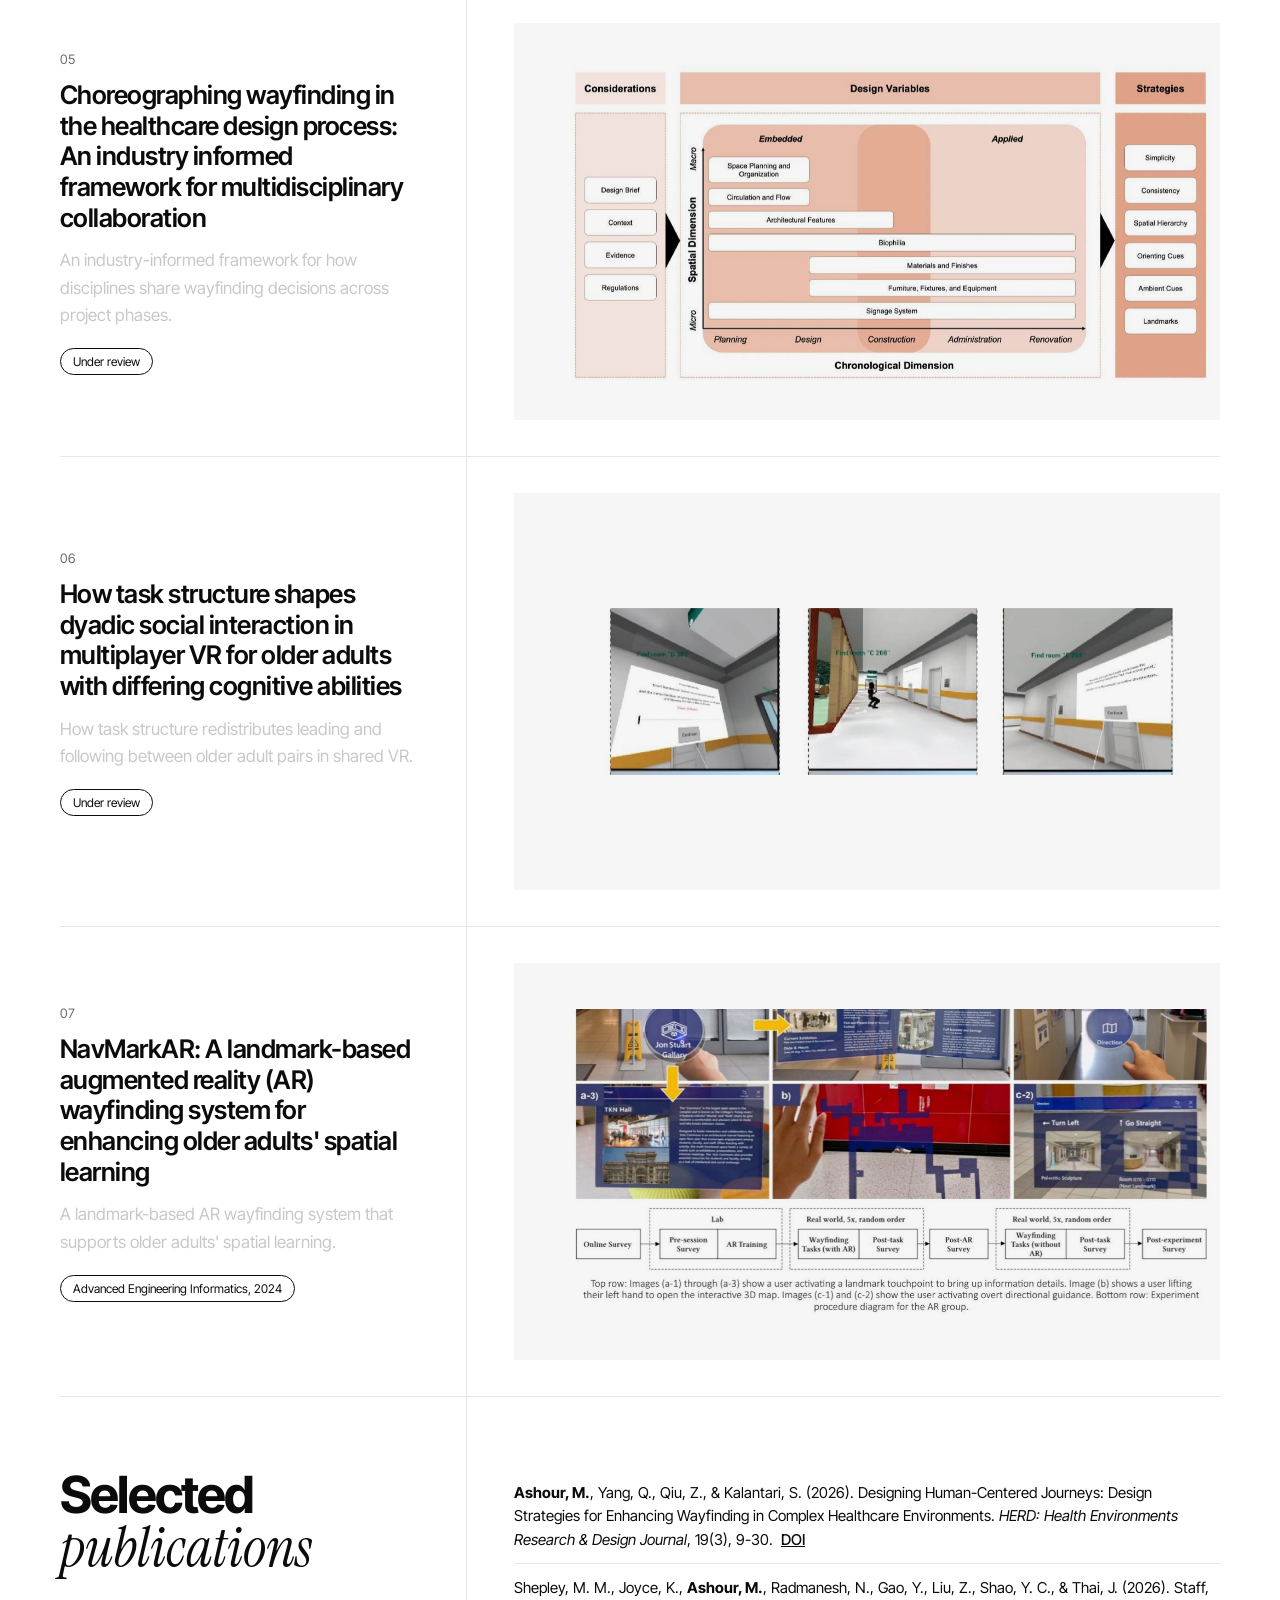
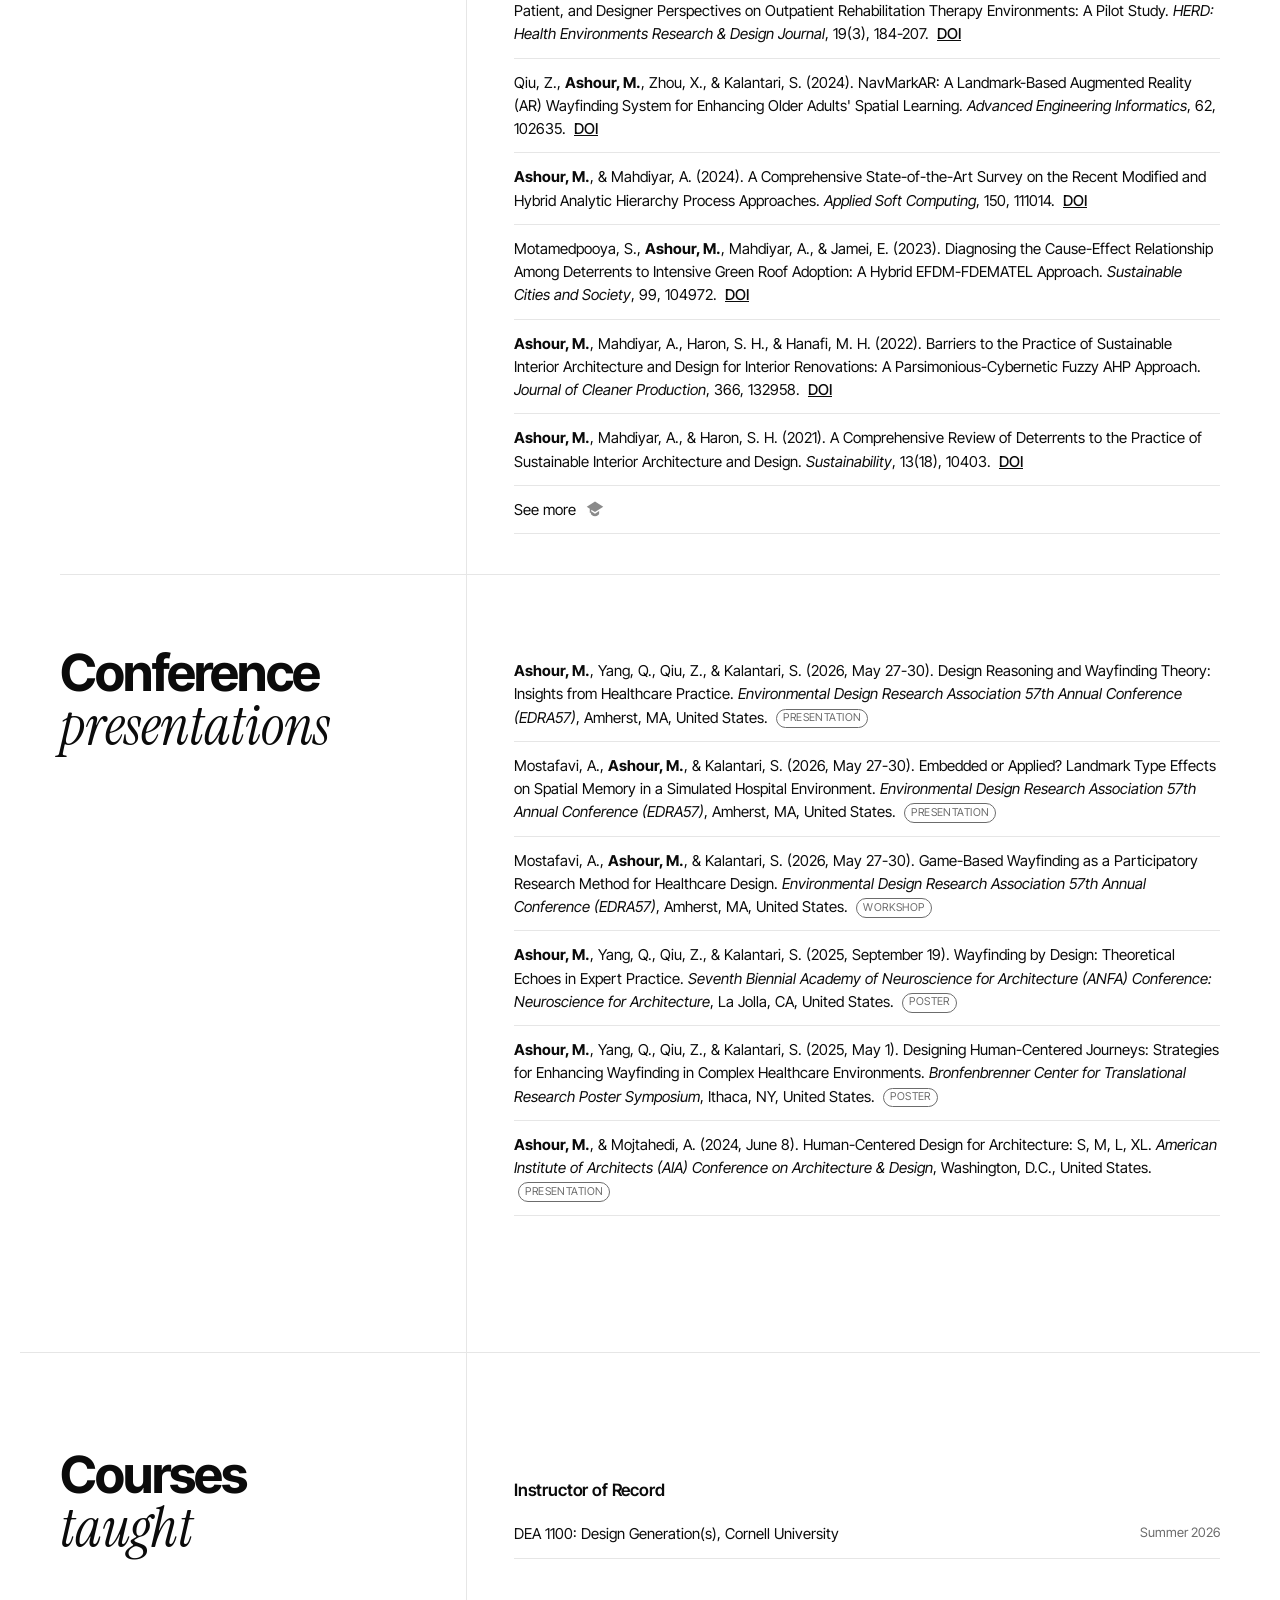
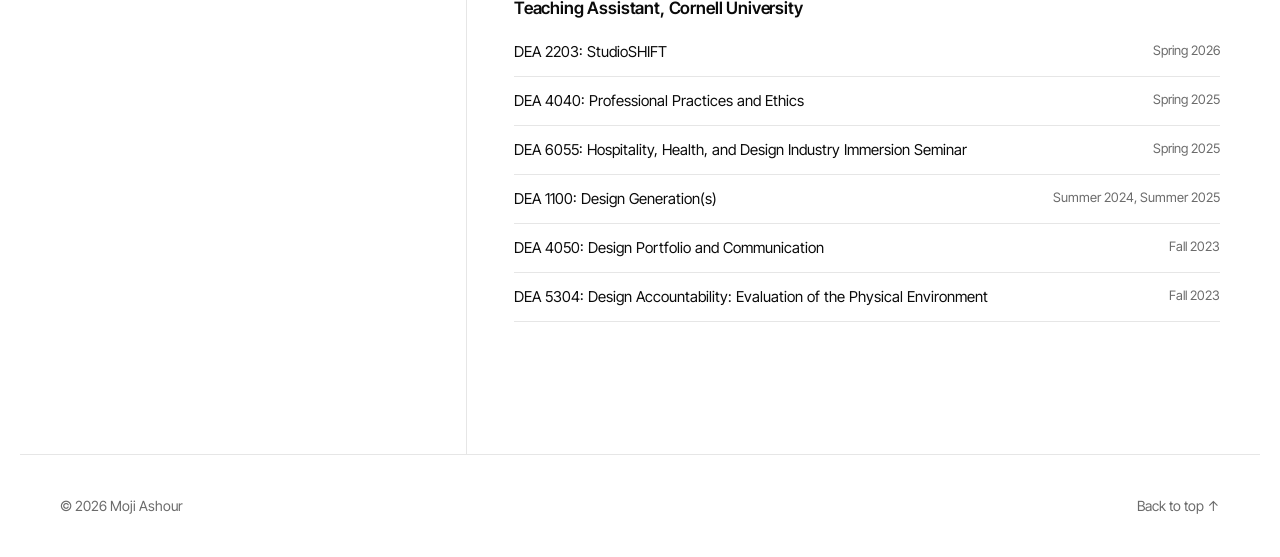
==== commit e65b183d: "Monochrome hero aura, transparent nav, hover states for social links" ====
--- a/index.html
+++ b/index.html
@@ -3,11 +3,11 @@
 <meta name="description" content="Mojtaba Ashour, design researcher in human-building interaction (HBI). Research on wayfinding and spatial cognition.">
 <link rel="preconnect" href="https://fonts.googleapis.com"><link rel="preconnect" href="https://fonts.gstatic.com" crossorigin>
 <link href="https://fonts.googleapis.com/css2?family=Inter+Tight:wght@400;500;600;700;800&family=Instrument+Serif:ital@0;1&display=swap" rel="stylesheet">
-<link rel="stylesheet" href="style.css?v=6"></head><body>
+<link rel="stylesheet" href="style.css?v=7"></head><body>
 <header class="nav"><div class="wrap navin"><a class="brand" href="#top">Moji Ashour</a>
 <div class="menu" id="menu"><button class="menubtn" aria-expanded="false" aria-controls="menulinks">Menu</button><nav id="menulinks"><a href="#about">About</a><a href="#research">Research</a><a href="#teaching">Teaching</a></nav></div></div></header>
 <main id="top" class="page">
-<section class="hero wrap split"><div class="meta side"><div class="lab"><span class="m3">M<sup>3</sup></span><span class="mmm">Mind, Mood, <em>Milieu</em></span></div><div class="kw"><p>Design Researcher</p><p>Human-Building Interaction</p><p>Environmental Psychology</p><p>Interior Architecture</p><div class="social"><a href="https://www.linkedin.com/in/mojtaba-ashour/" target="_blank" rel="noopener" aria-label="LinkedIn"><svg viewBox="0 0 24 24" width="18" height="18" fill="currentColor" aria-hidden="true"><path d="M4.98 3.5a2.5 2.5 0 1 1 0 5 2.5 2.5 0 0 1 0-5zM3 9h4v12H3zM9 9h3.8v1.7h.05c.53-1 1.83-2.05 3.77-2.05 4.03 0 4.78 2.65 4.78 6.1V21h-4v-5.6c0-1.34-.03-3.06-1.86-3.06-1.87 0-2.15 1.46-2.15 2.96V21H9z"/></svg></a><a href="https://scholar.google.com/citations?user=pp-VIW0AAAAJ&amp;hl=en" target="_blank" rel="noopener" aria-label="Google Scholar"><svg viewBox="0 0 24 24" width="18" height="18" fill="currentColor" aria-hidden="true"><path d="M12 2 1 9l4 2.6V17h2v-4.1L12 16l11-7zM6.5 14.8V18c0 1.9 2.5 3.5 5.5 3.5s5.5-1.6 5.5-3.5v-3.2L12 18.3z"/></svg></a><a class="mail" href="mailto:ma2236@cornell.edu">ma2236@cornell.edu</a></div></div></div>
+<section class="hero wrap split"><div class="aura" aria-hidden="true"><i></i><i></i><i></i><i></i></div><div class="meta side"><div class="lab"><span class="m3">M<sup>3</sup></span><span class="mmm">Mind, Mood, <em>Milieu</em></span></div><div class="kw"><p>Design Researcher</p><p>Human-Building Interaction</p><p>Environmental Psychology</p><p>Interior Architecture</p><div class="social"><a href="https://www.linkedin.com/in/mojtaba-ashour/" target="_blank" rel="noopener" aria-label="LinkedIn"><svg viewBox="0 0 24 24" width="18" height="18" fill="currentColor" aria-hidden="true"><path d="M4.98 3.5a2.5 2.5 0 1 1 0 5 2.5 2.5 0 0 1 0-5zM3 9h4v12H3zM9 9h3.8v1.7h.05c.53-1 1.83-2.05 3.77-2.05 4.03 0 4.78 2.65 4.78 6.1V21h-4v-5.6c0-1.34-.03-3.06-1.86-3.06-1.87 0-2.15 1.46-2.15 2.96V21H9z"/></svg></a><a href="https://scholar.google.com/citations?user=pp-VIW0AAAAJ&amp;hl=en" target="_blank" rel="noopener" aria-label="Google Scholar"><svg viewBox="0 0 24 24" width="18" height="18" fill="currentColor" aria-hidden="true"><path d="M12 2 1 9l4 2.6V17h2v-4.1L12 16l11-7zM6.5 14.8V18c0 1.9 2.5 3.5 5.5 3.5s5.5-1.6 5.5-3.5v-3.2L12 18.3z"/></svg></a><a class="mail" href="mailto:ma2236@cornell.edu">ma2236@cornell.edu</a></div></div></div>
 <h1>The <em>interplay</em> between our inner and outer worlds.</h1></section>
 <section id="about" class="wrap sec split fade"><div class="side"><h2>About <em>me</em></h2></div><div class="body">
 <p>I am a design researcher focusing on human-building interaction (HBI). I see people and buildings as being in continuous exchange, where cognition, affect, and the built environment shape one another as people move through, interpret, and make sense of space. I think of this as a dynamic interplay between our internal and external worlds. My aim is to advance a theoretically grounded understanding of HBI as it unfolds in situ, and to translate that knowledge into actionable insight for design practice.</p>
@@ -78,4 +78,4 @@
 if(!rm)(function l(){rx+=(mx-rx)*.18;ry+=(my-ry)*.18;ring.style.transform='translate('+rx+'px,'+ry+'px)';requestAnimationFrame(l)})();
 document.querySelectorAll('.row figure img').forEach(function(i){i.addEventListener('mouseenter',function(){ring.classList.add('view')});i.addEventListener('mouseleave',function(){ring.classList.remove('view')})});
 if(location.search.indexOf('cview')>-1)ring.classList.add('view');})();</script>
-</body></html>+<script>(function(){var n=document.querySelector(".nav");function f(){n.classList.toggle("scrolled",scrollY>40)}addEventListener("scroll",f,{passive:true});f()})()</script></body></html>
--- a/style.css
+++ b/style.css
@@ -164,3 +164,26 @@
 .hero h1{position:relative;top:-7px}
 .hero .kw p{font-size:12.5px;line-height:1.7;color:#9a9a9a;letter-spacing:.01em}
 .hero .kw .social{margin-top:12px}.hero .kw .social svg{width:15px;height:15px}.hero .kw .social a{color:#a8a8a8}.hero .kw .social .mail{font-size:12px}
+/* aura background */
+.hero{position:relative;isolation:isolate}
+.aura{position:absolute;z-index:-1;top:-120px;bottom:0;left:calc(50% - 50vw);width:100vw;overflow:hidden;pointer-events:none;
+ -webkit-mask-image:linear-gradient(to bottom,#000 70%,transparent);mask-image:linear-gradient(to bottom,#000 70%,transparent)}
+.aura i{position:absolute;border-radius:50%;filter:blur(90px);opacity:.55;will-change:transform}
+.aura i:nth-child(1){width:46vw;height:46vw;left:-10vw;top:-8vw;background:#c9d6c2;animation:drift1 26s ease-in-out infinite alternate}
+.aura i:nth-child(2){width:40vw;height:40vw;right:-8vw;top:-12vw;background:#ecd3bf;animation:drift2 30s ease-in-out infinite alternate}
+.aura i:nth-child(3){width:38vw;height:38vw;left:30vw;top:18vw;background:#cfd9e3;animation:drift3 34s ease-in-out infinite alternate}
+.aura i:nth-child(4){width:30vw;height:30vw;right:12vw;top:22vw;background:#e3c7c3;opacity:.4;animation:drift1 38s ease-in-out infinite alternate-reverse}
+@keyframes drift1{to{transform:translate(8vw,6vw) scale(1.1)}}
+@keyframes drift2{to{transform:translate(-10vw,8vw) scale(.92)}}
+@keyframes drift3{to{transform:translate(6vw,-8vw) scale(1.08)}}
+@media (prefers-reduced-motion:reduce){.aura i{animation:none}}
+.nav{background:transparent;backdrop-filter:none;transition:background .3s}
+.nav.scrolled{background:rgba(255,255,255,.92);backdrop-filter:blur(8px)}
+.menu nav a{background:transparent}
+.aura i{opacity:.8}.aura i:nth-child(4){opacity:.6}
+/* mono aura */
+.aura i:nth-child(1){background:#d4d4d4}.aura i:nth-child(2){background:#e2e2e2}.aura i:nth-child(3){background:#c8c8c8}.aura i:nth-child(4){background:#dadada}
+.aura i{opacity:.7}.aura i:nth-child(4){opacity:.5}
+.hero .kw .social a{transition:color .2s,transform .2s}
+.hero .kw .social a:hover,.hero .kw .social a:focus-visible{color:var(--ink);transform:translateY(-2px)}
+.hero .kw .social .mail:hover{text-decoration:underline;text-underline-offset:3px}
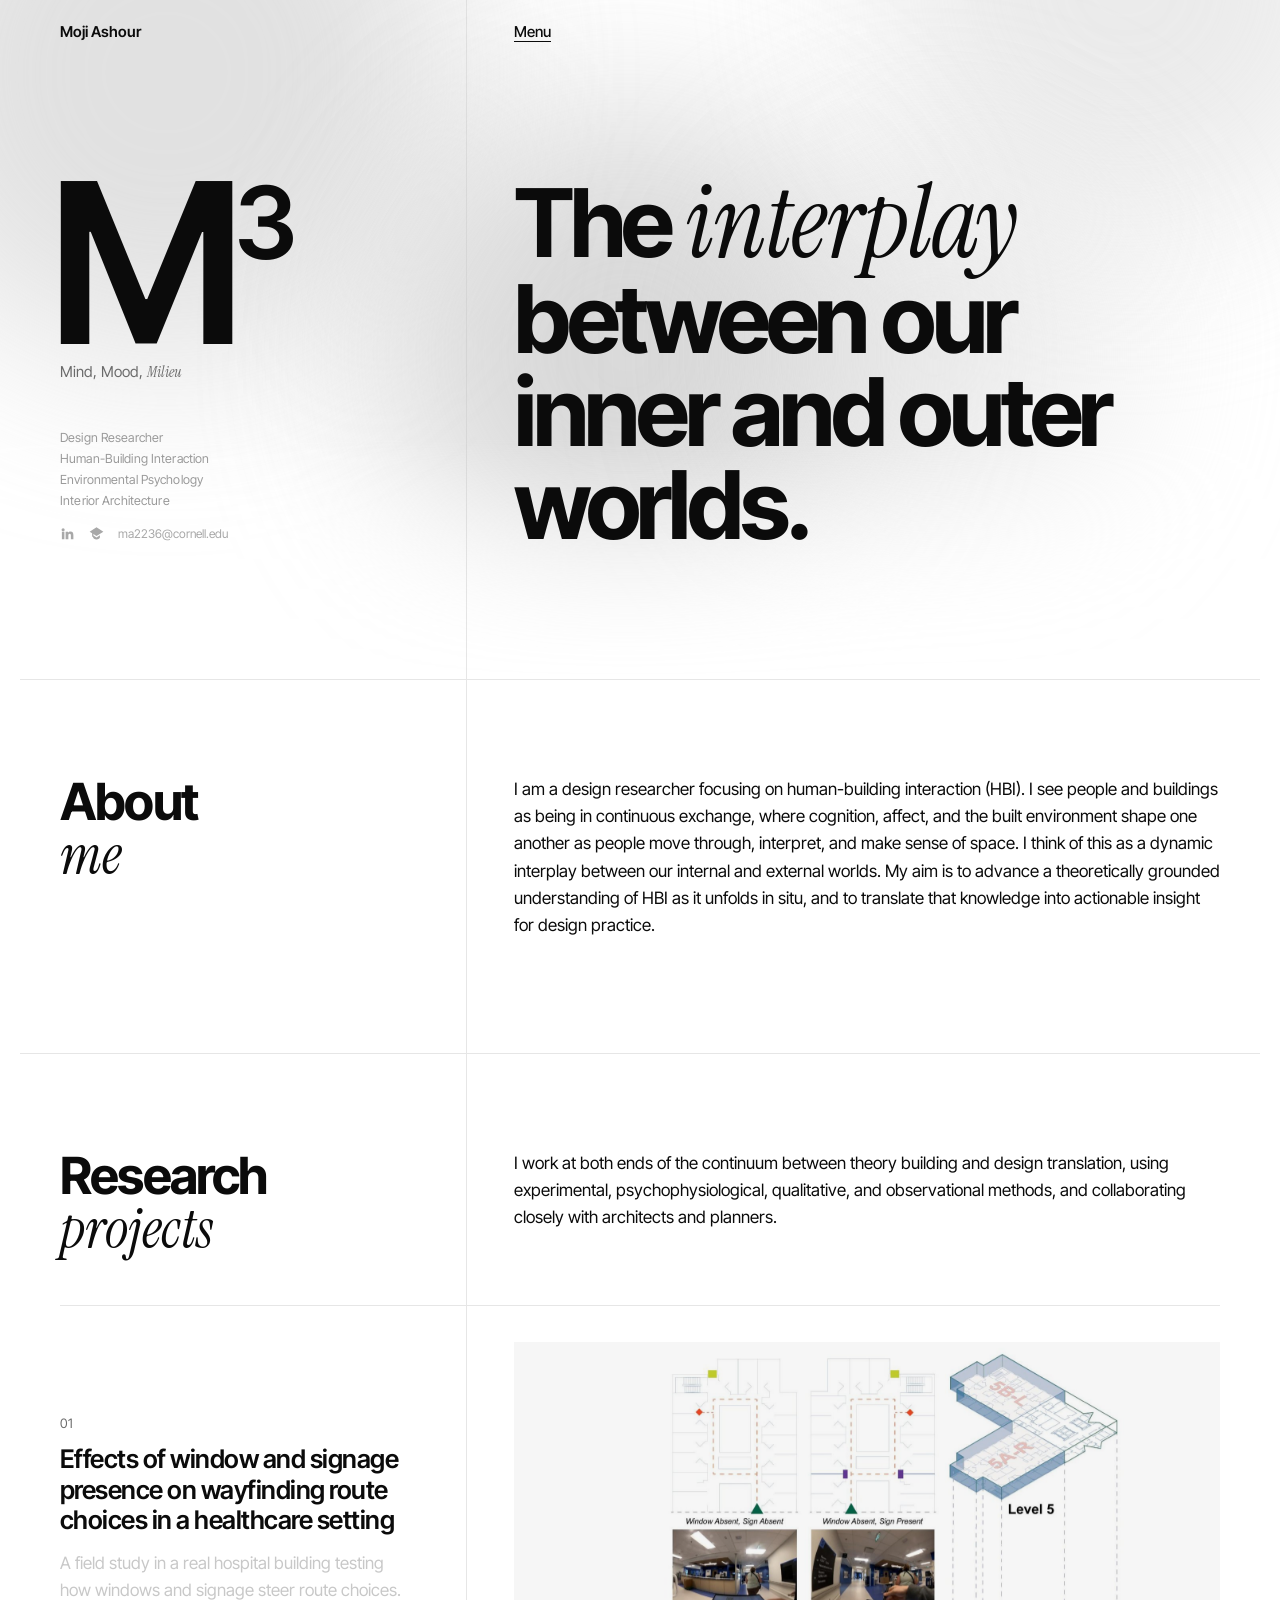
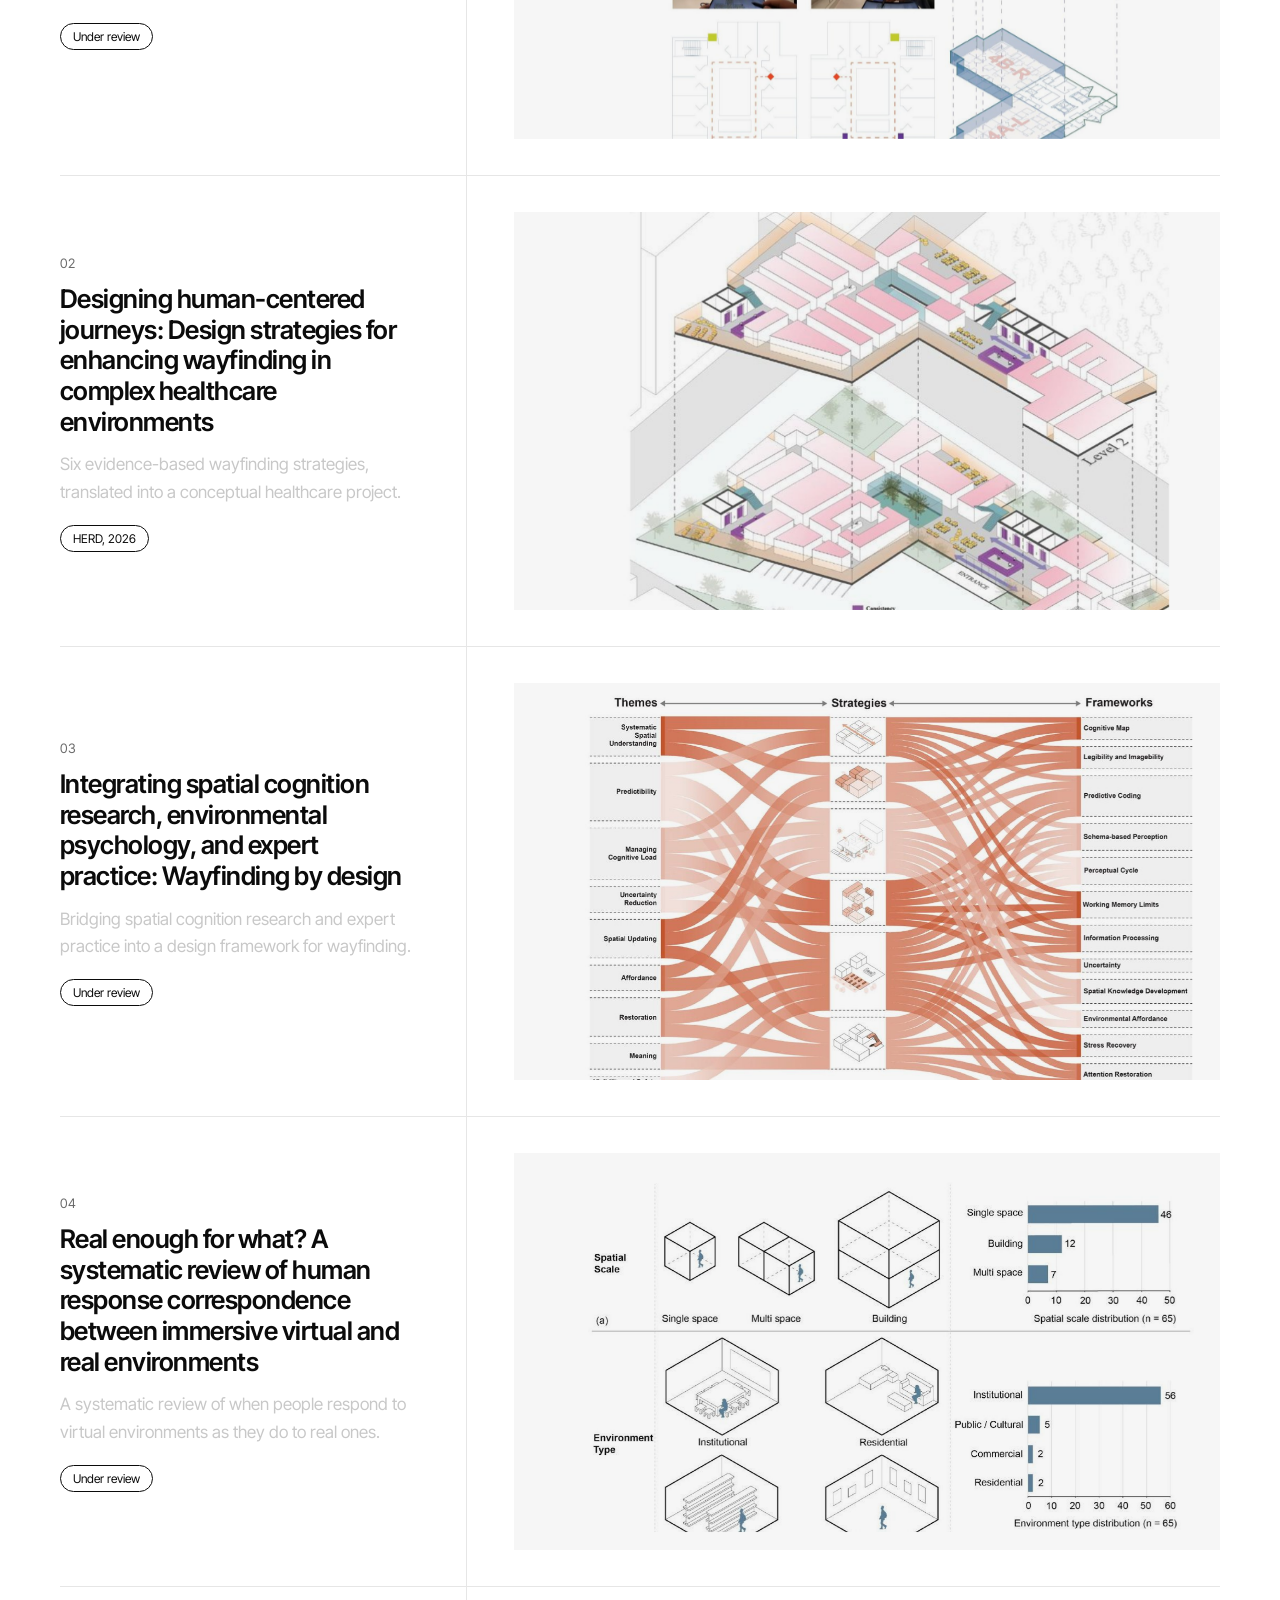
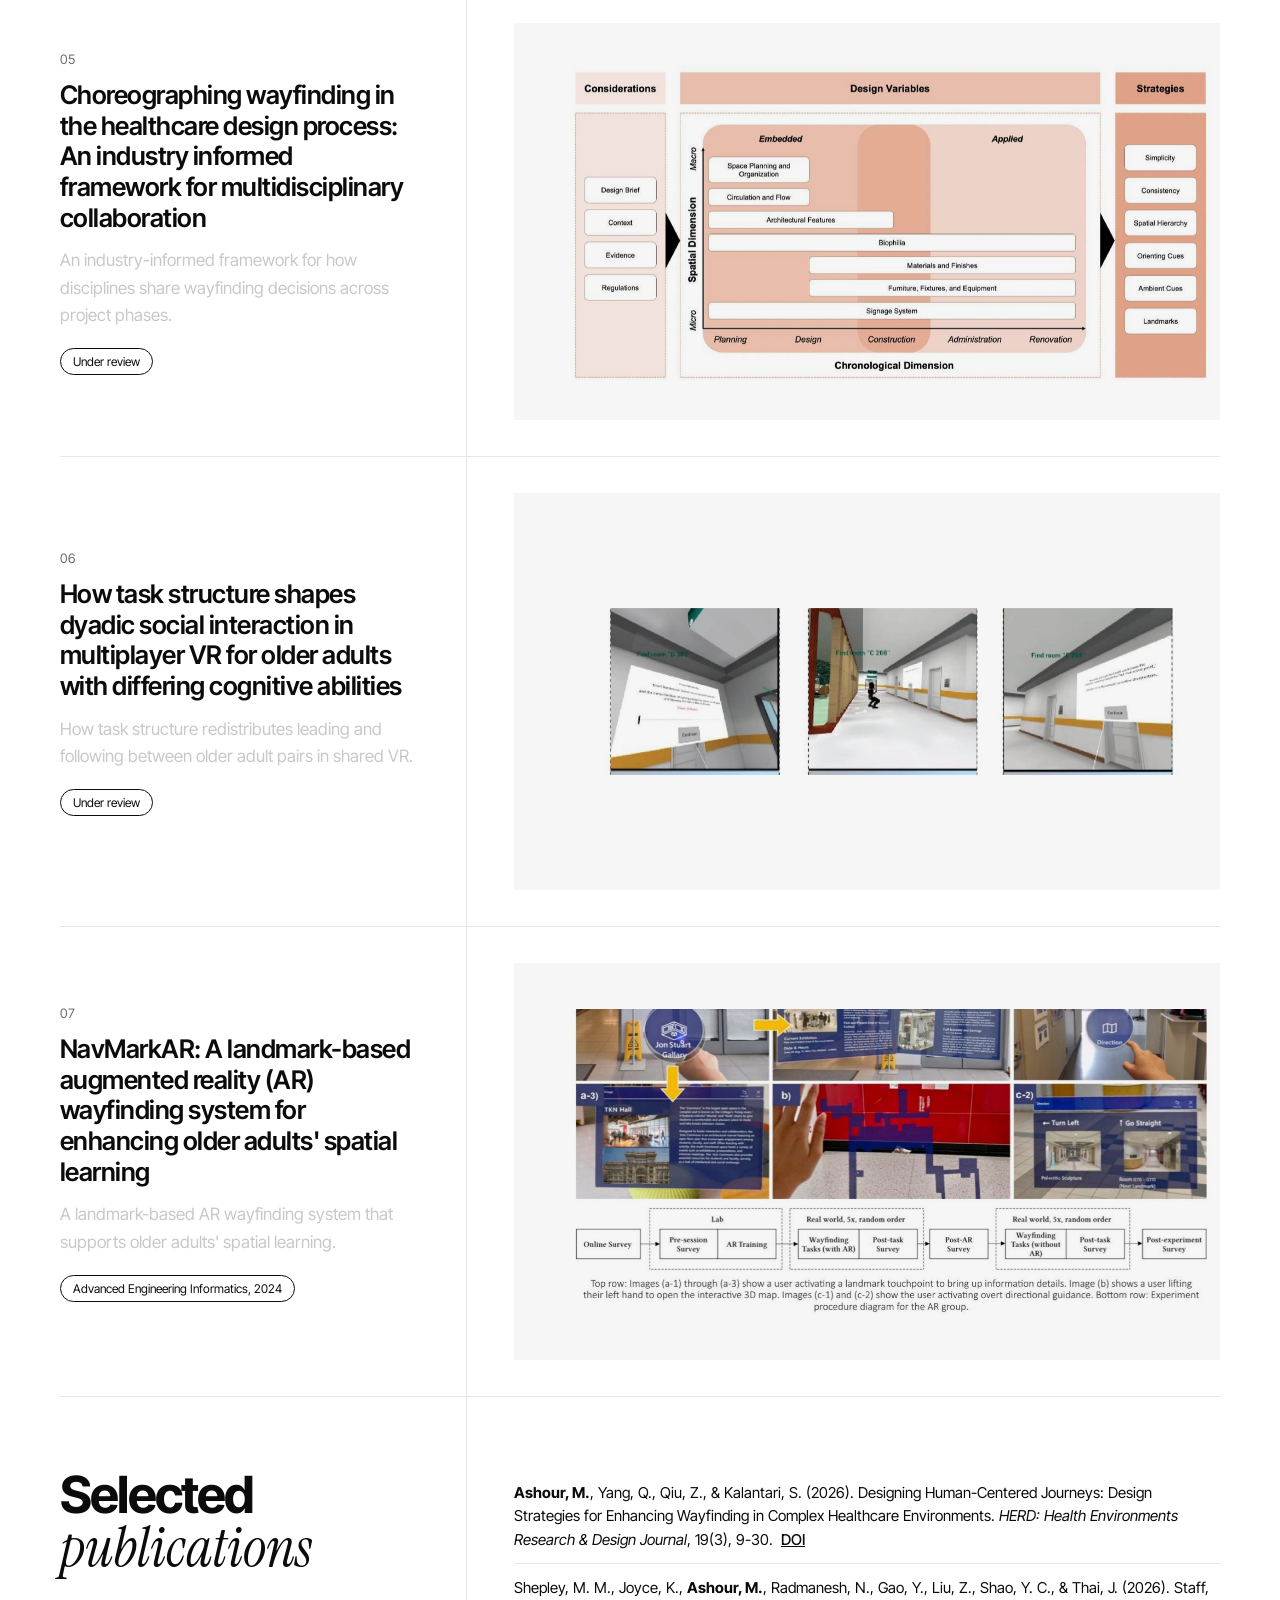
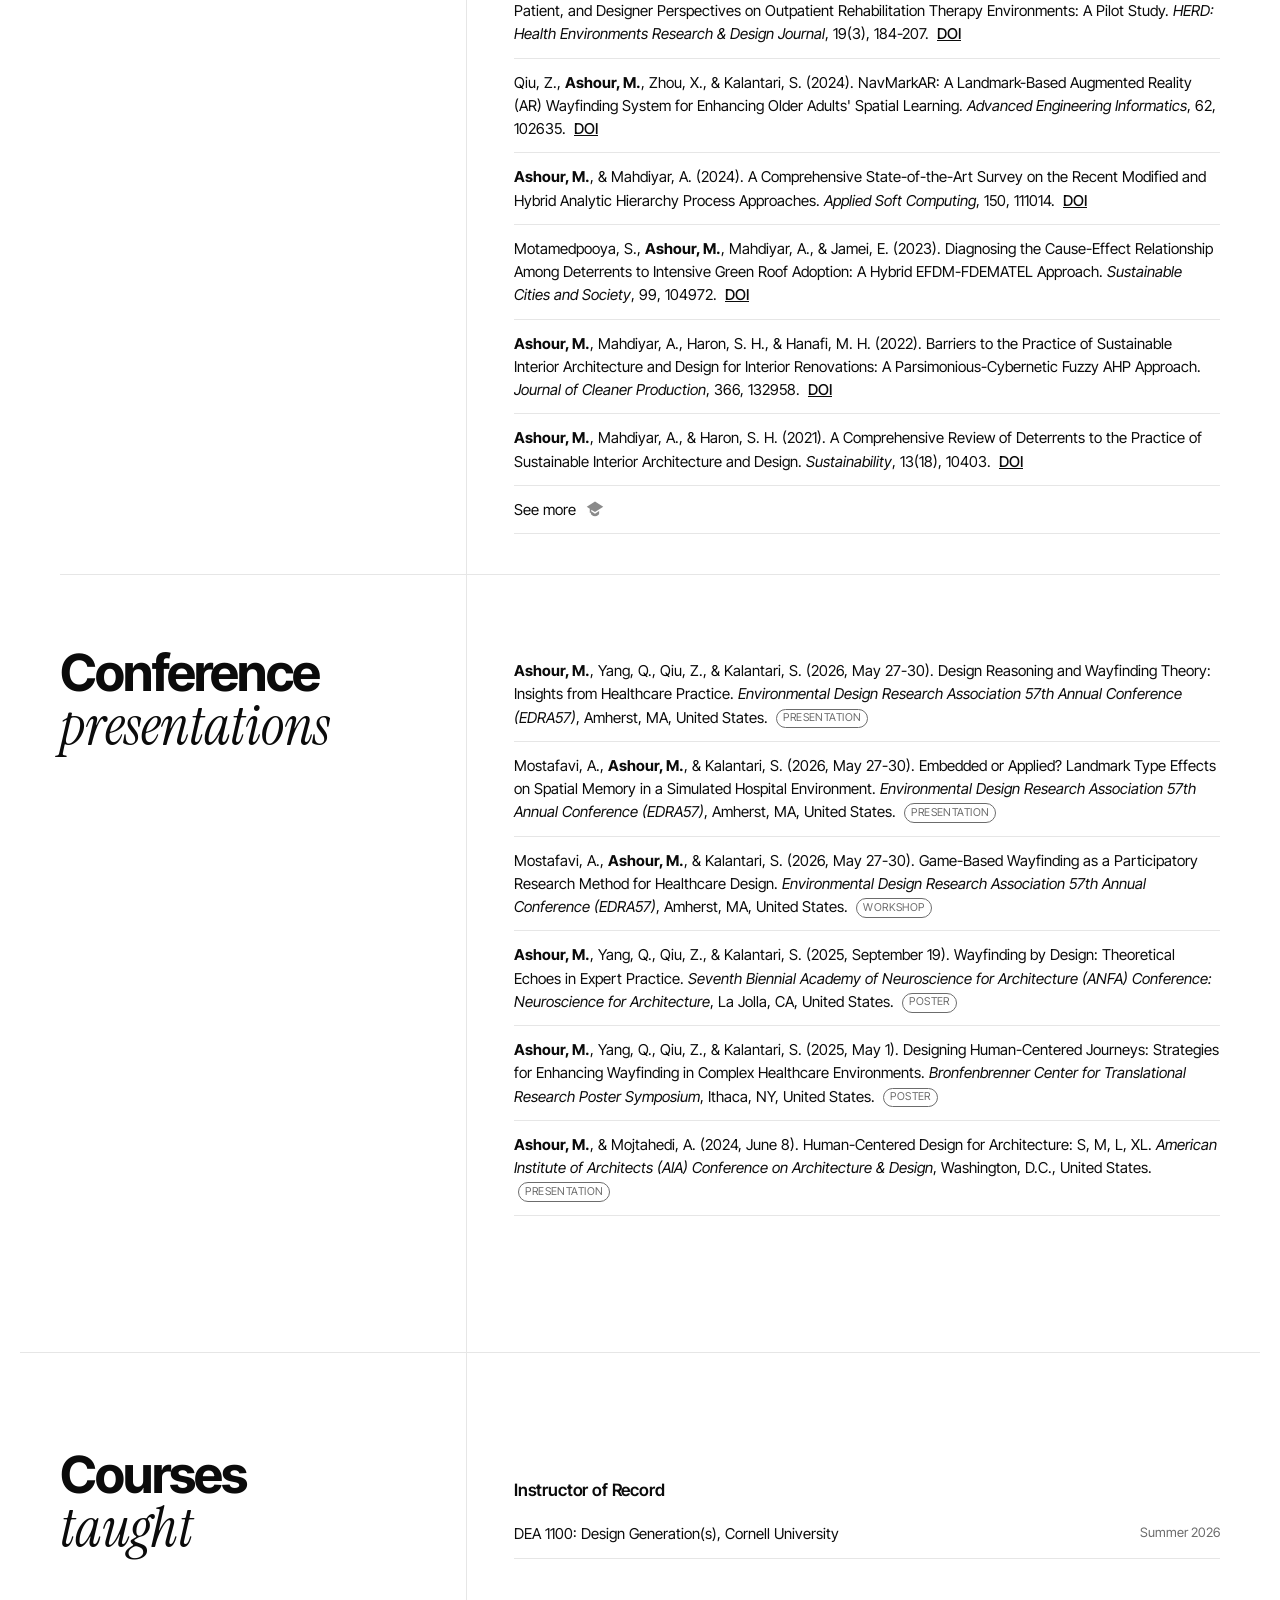
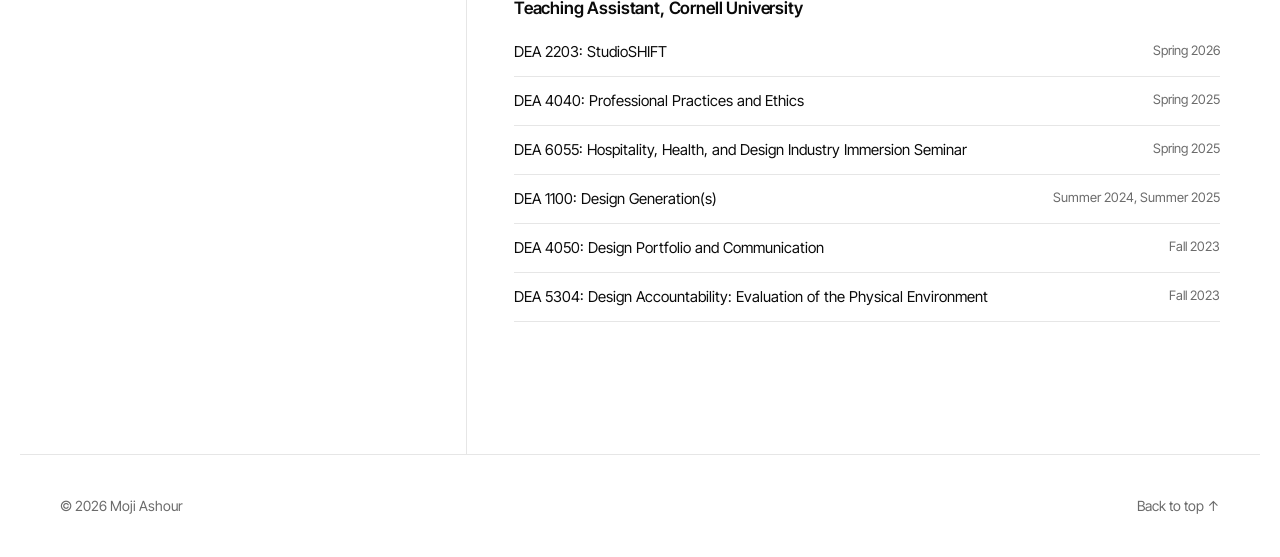
==== commit 1ff96fb6: "Mobile hero order: M3, headline, keywords" ====
--- a/index.html
+++ b/index.html
@@ -3,7 +3,7 @@
 <meta name="description" content="Mojtaba Ashour, design researcher in human-building interaction (HBI). Research on wayfinding and spatial cognition.">
 <link rel="preconnect" href="https://fonts.googleapis.com"><link rel="preconnect" href="https://fonts.gstatic.com" crossorigin>
 <link href="https://fonts.googleapis.com/css2?family=Inter+Tight:wght@400;500;600;700;800&family=Instrument+Serif:ital@0;1&display=swap" rel="stylesheet">
-<link rel="stylesheet" href="style.css?v=7"></head><body>
+<link rel="stylesheet" href="style.css?v=8"></head><body>
 <header class="nav"><div class="wrap navin"><a class="brand" href="#top">Moji Ashour</a>
 <div class="menu" id="menu"><button class="menubtn" aria-expanded="false" aria-controls="menulinks">Menu</button><nav id="menulinks"><a href="#about">About</a><a href="#research">Research</a><a href="#teaching">Teaching</a></nav></div></div></header>
 <main id="top" class="page">
--- a/style.css
+++ b/style.css
@@ -187,3 +187,9 @@
 .hero .kw .social a{transition:color .2s,transform .2s}
 .hero .kw .social a:hover,.hero .kw .social a:focus-visible{color:var(--ink);transform:translateY(-2px)}
 .hero .kw .social .mail:hover{text-decoration:underline;text-underline-offset:3px}
+@media (max-width:860px){
+.hero .side{display:contents}
+.hero .lab{order:0}.hero h1{order:1;top:0}.hero .kw{order:2;top:0;margin-top:8px}
+.hero .lab .m3{font-size:clamp(96px,30vw,150px)}
+.hero .lab .mmm{margin-bottom:8px}
+}
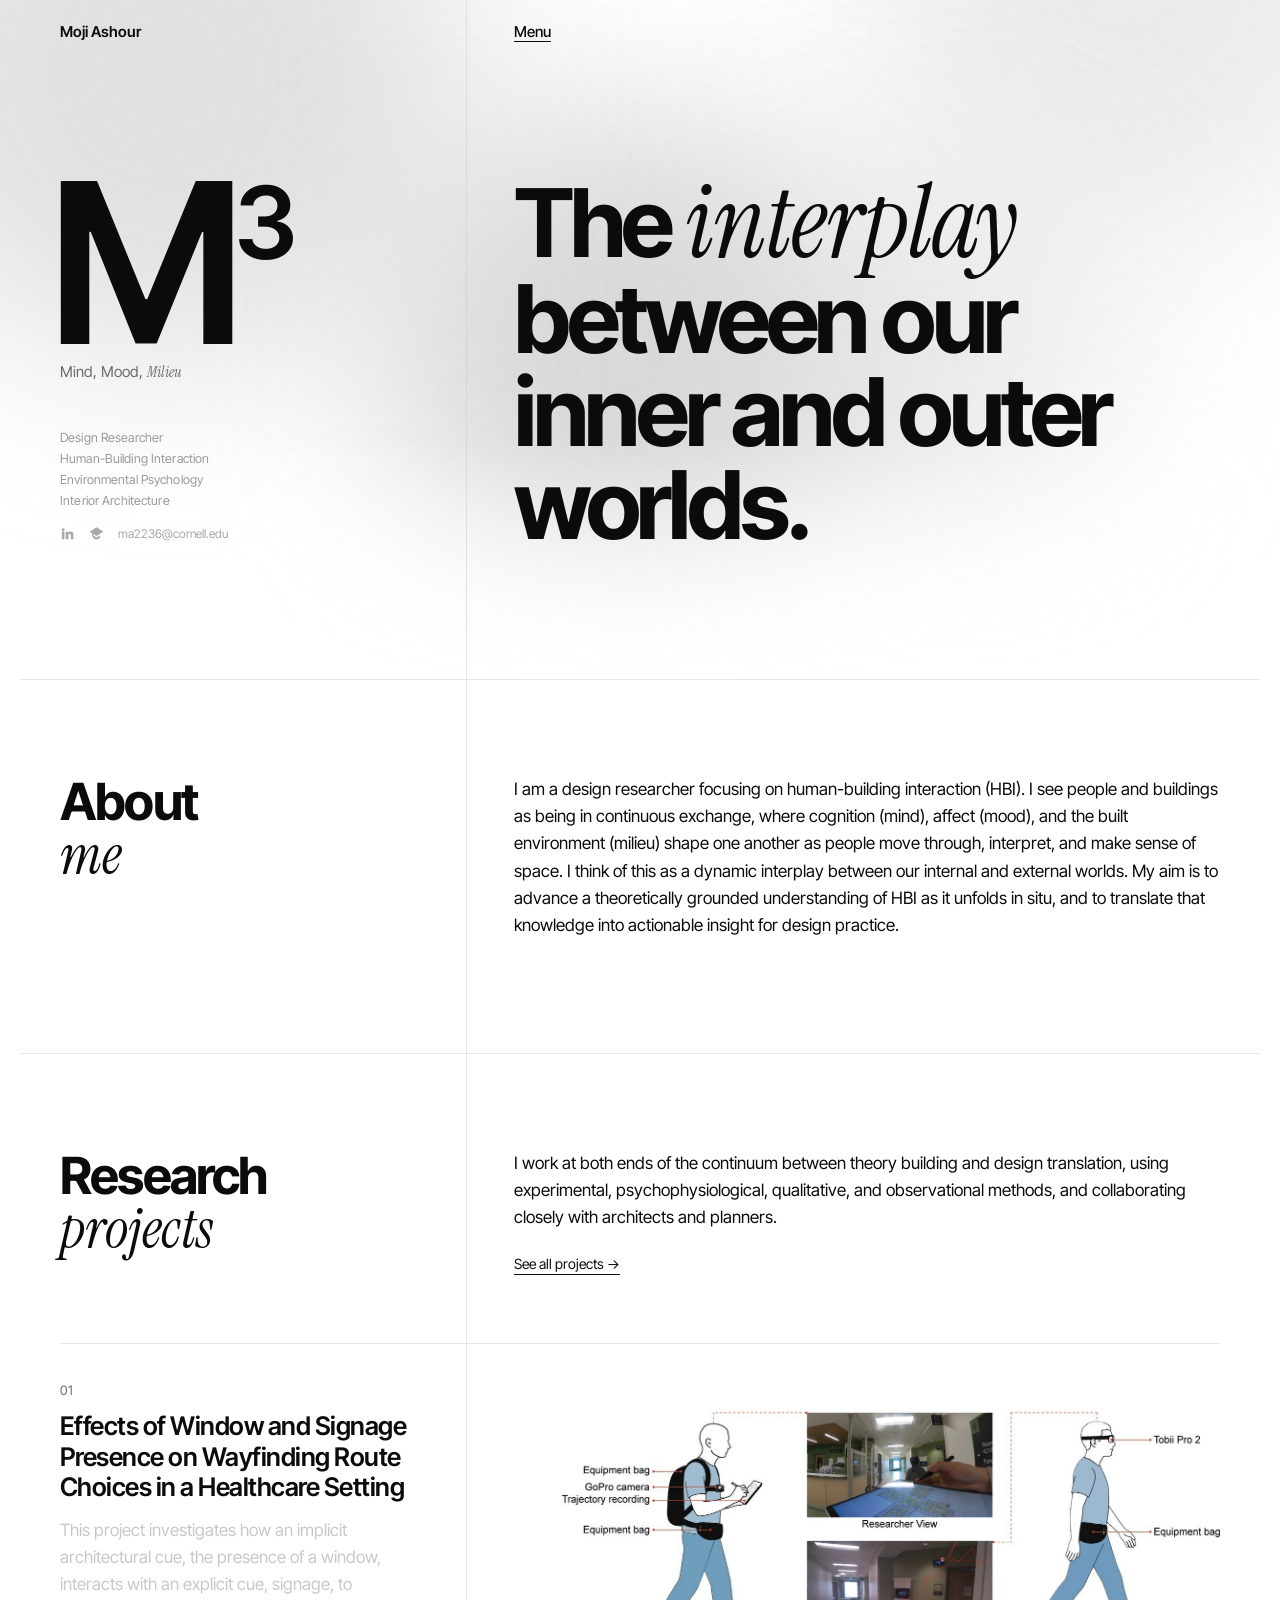
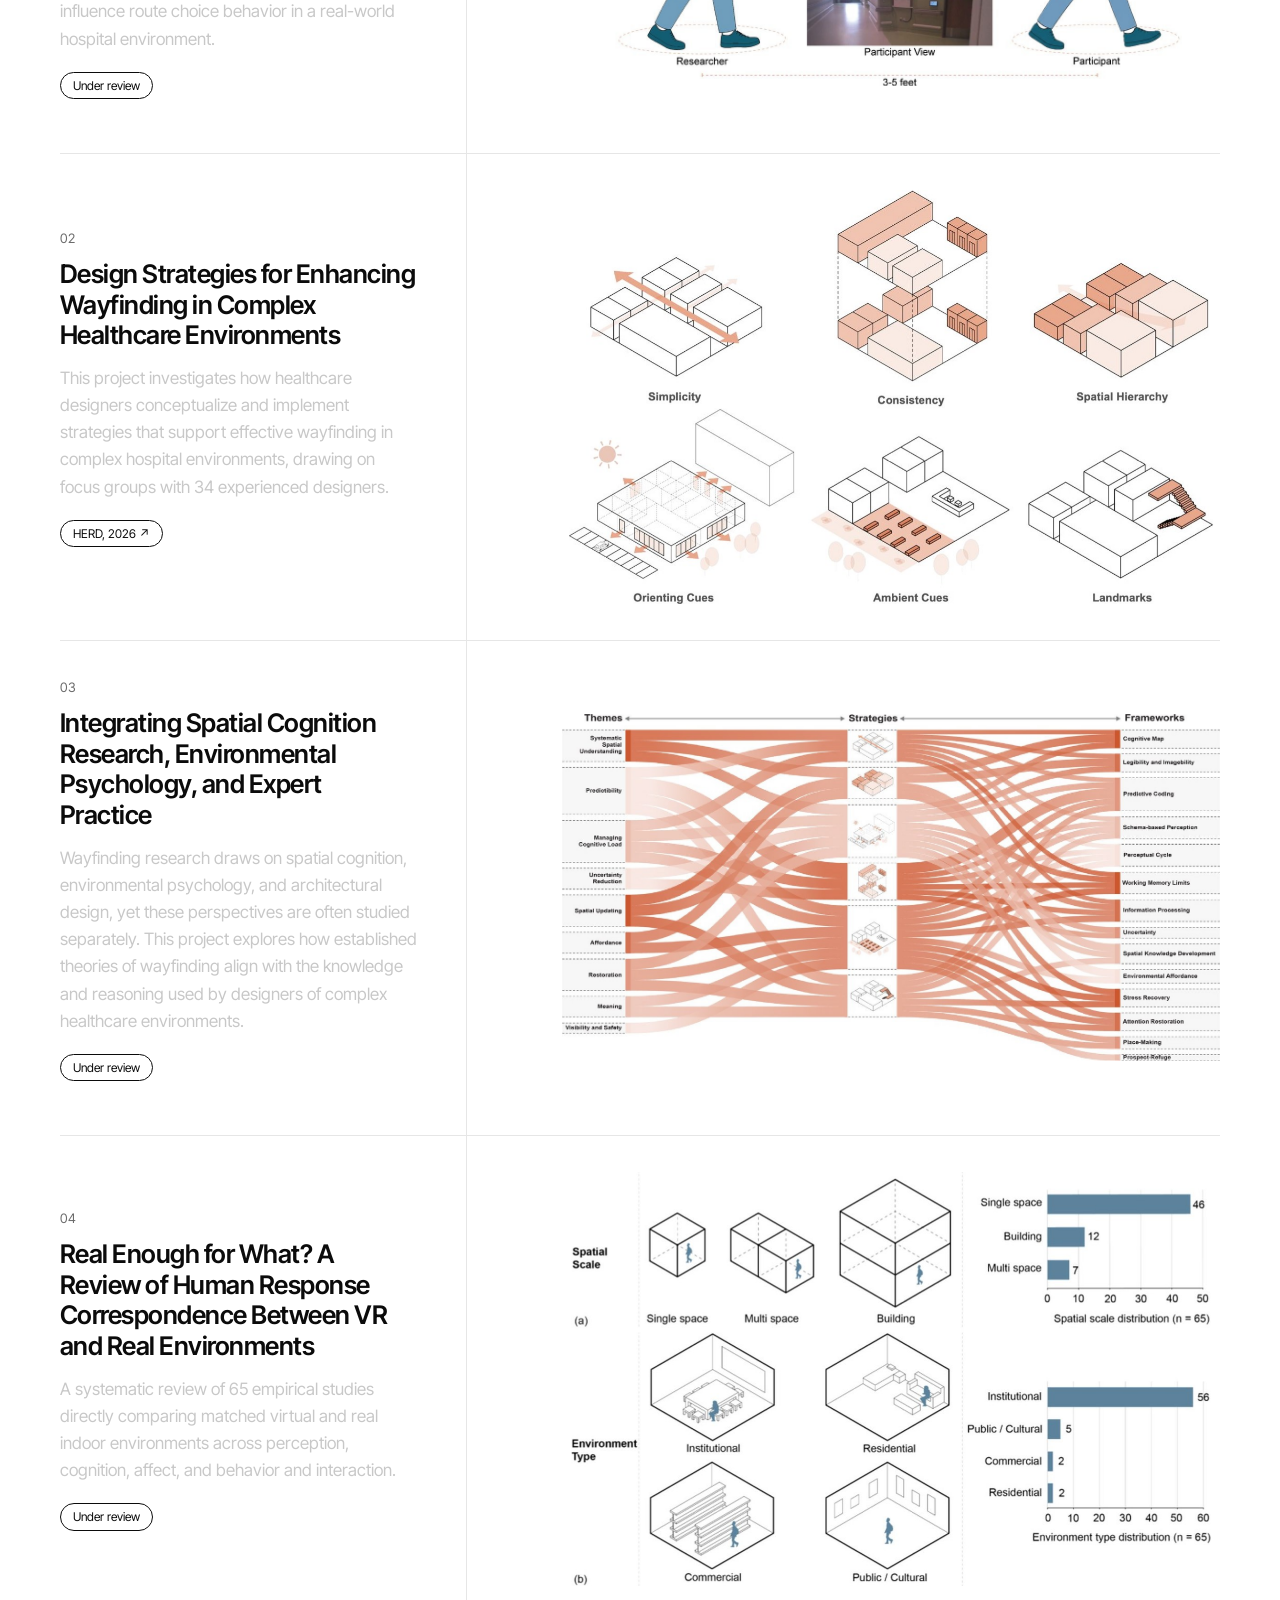
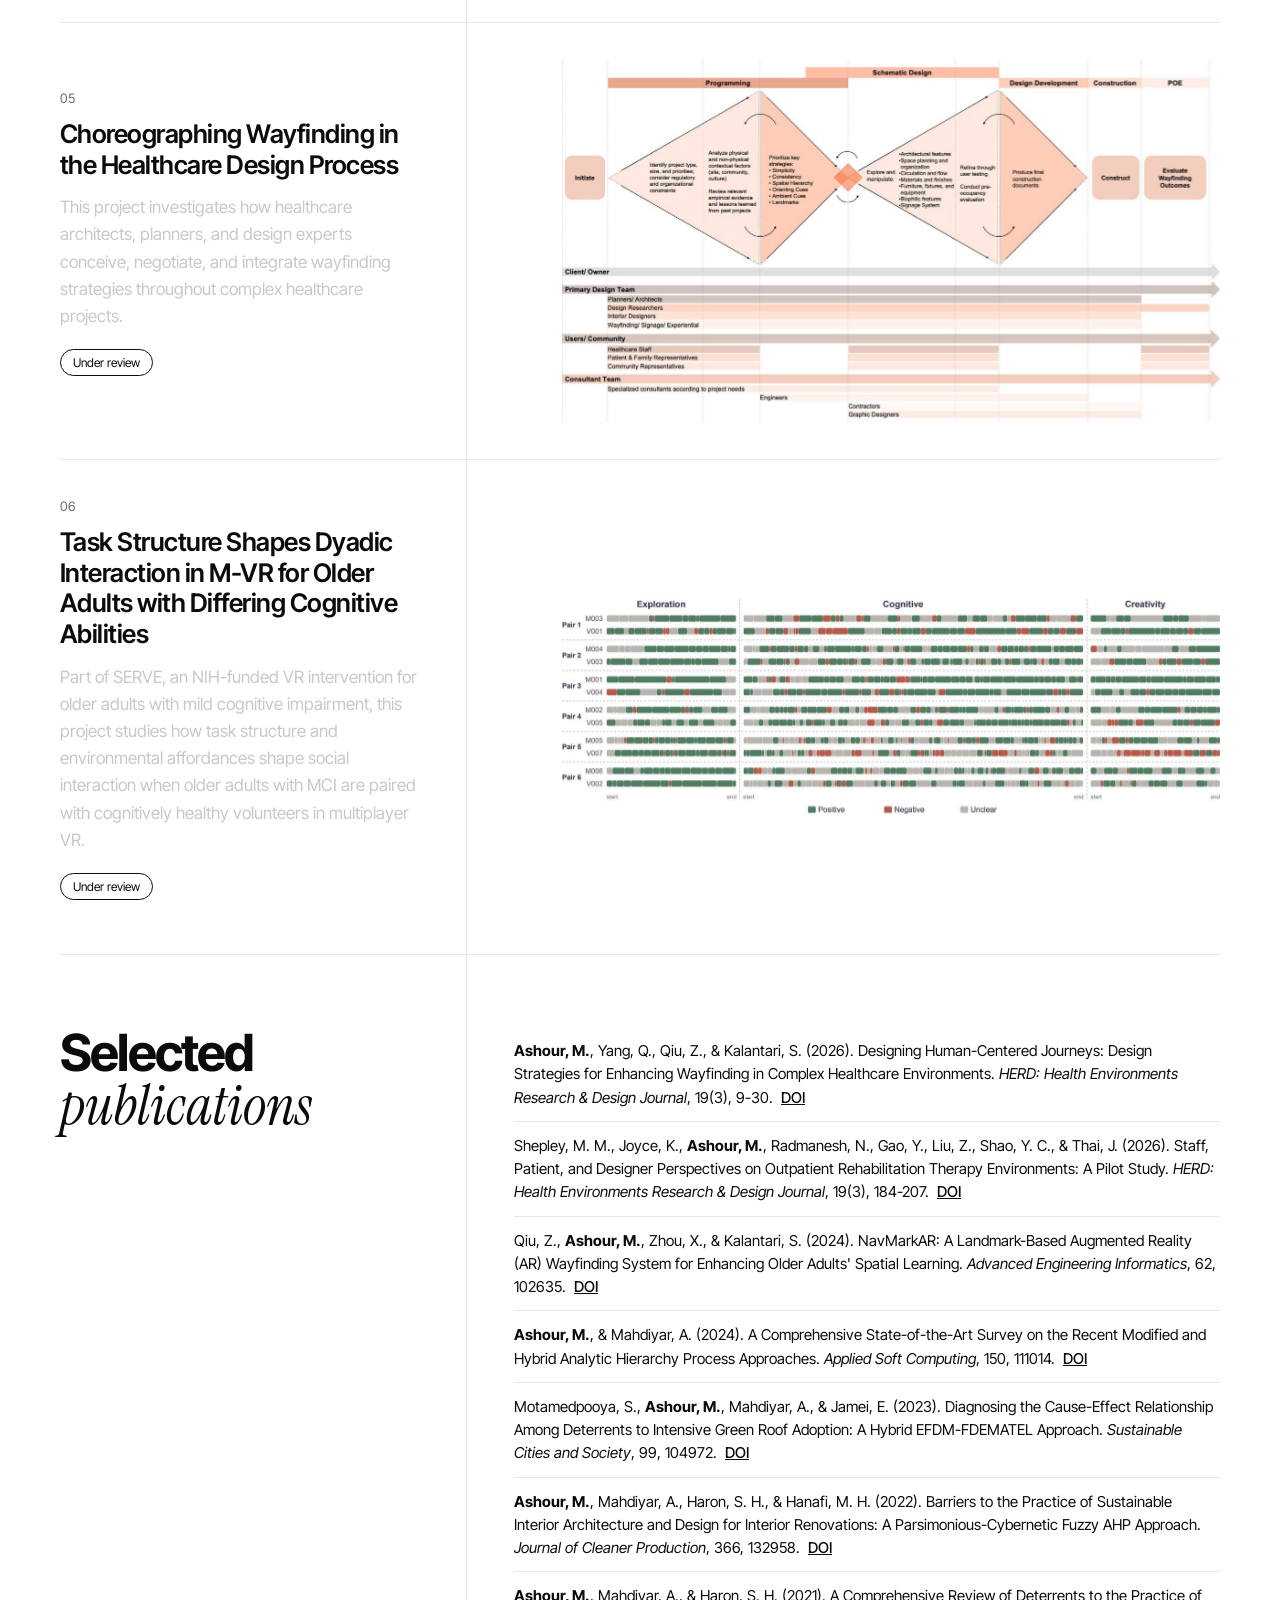
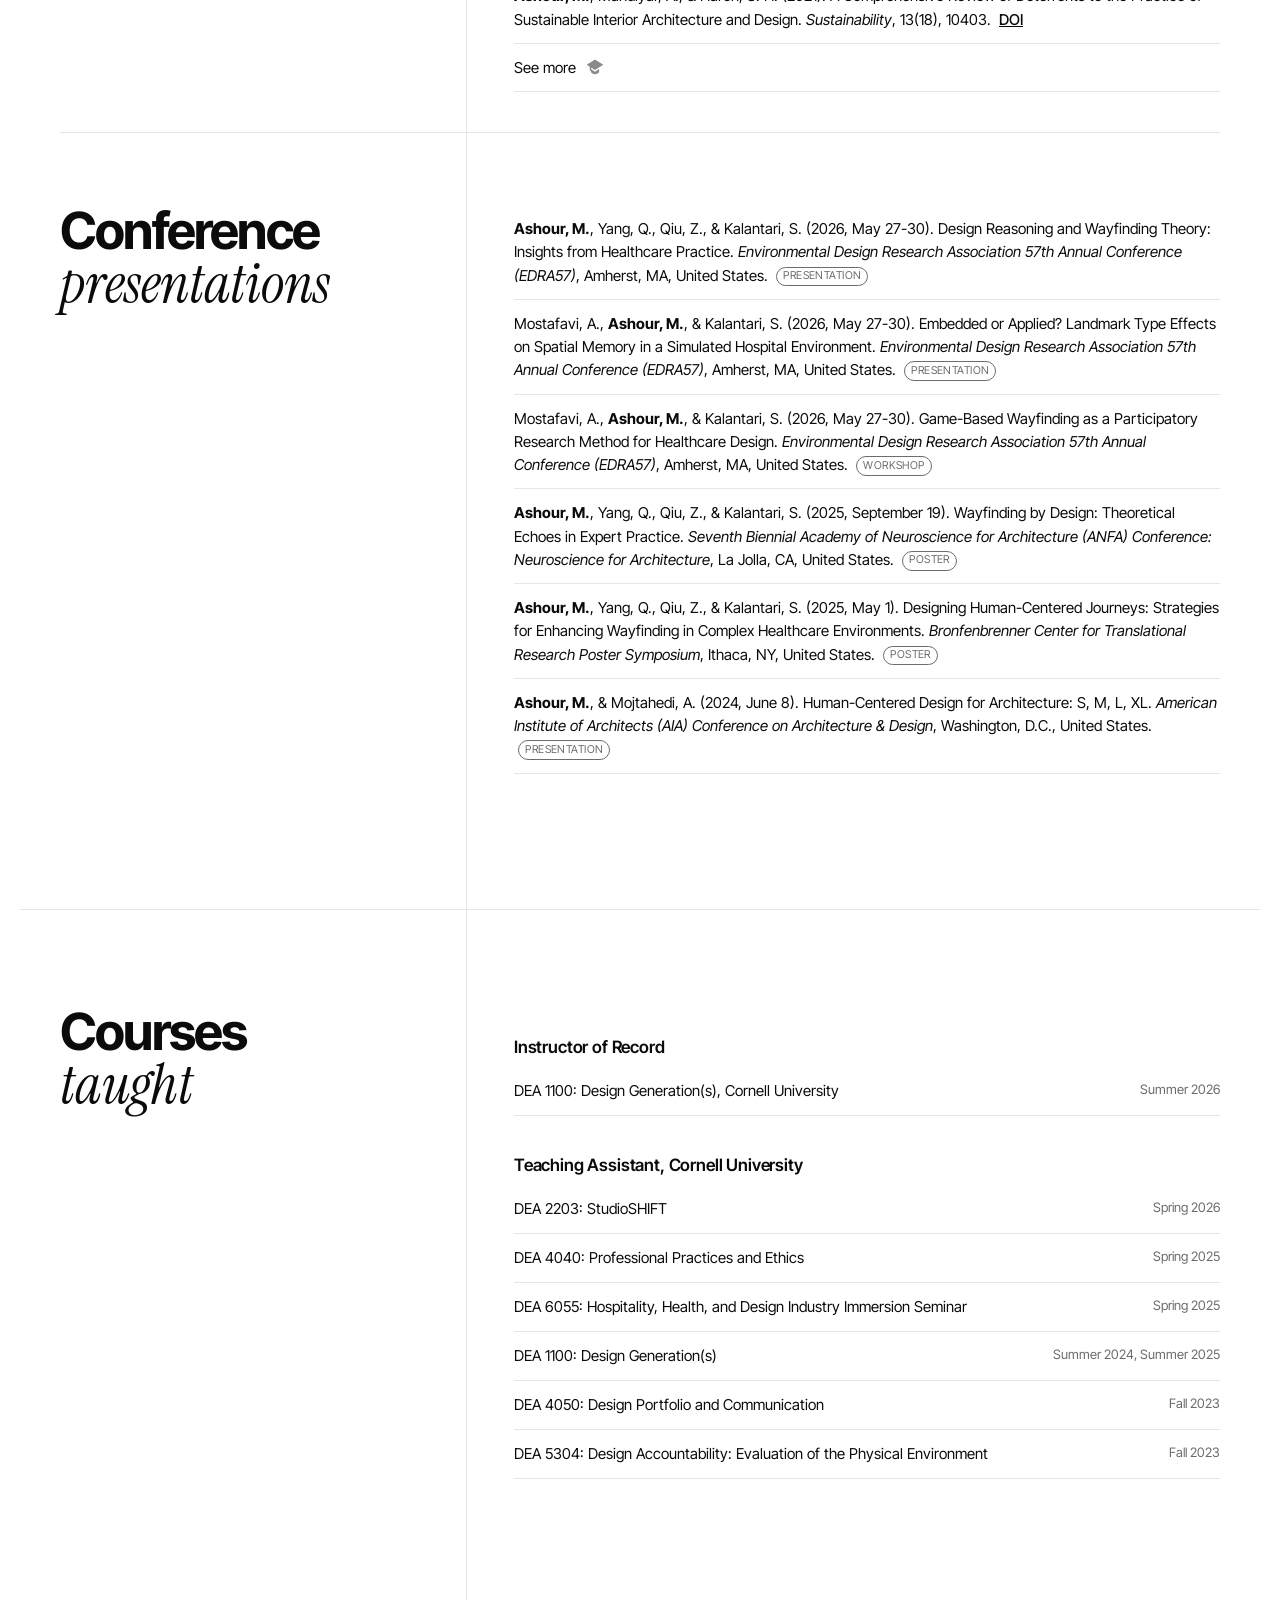
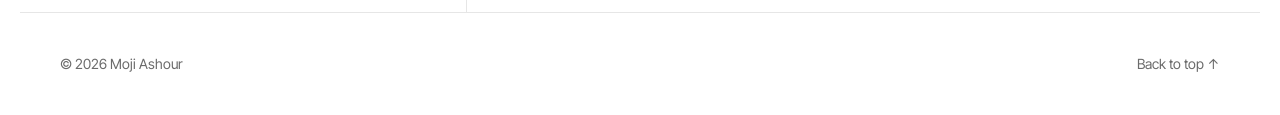
==== commit 460f3c2b: "Real research images, project pages with galleries, About cursor" ====
--- a/index.html
+++ b/index.html
@@ -3,26 +3,25 @@
 <meta name="description" content="Mojtaba Ashour, design researcher in human-building interaction (HBI). Research on wayfinding and spatial cognition.">
 <link rel="preconnect" href="https://fonts.googleapis.com"><link rel="preconnect" href="https://fonts.gstatic.com" crossorigin>
 <link href="https://fonts.googleapis.com/css2?family=Inter+Tight:wght@400;500;600;700;800&family=Instrument+Serif:ital@0;1&display=swap" rel="stylesheet">
-<link rel="stylesheet" href="style.css?v=8"></head><body>
+<link rel="preload" as="image" href="img/about-face.webp" type="image/webp"><link rel="stylesheet" href="style.css?v=17"></head><body>
 <header class="nav"><div class="wrap navin"><a class="brand" href="#top">Moji Ashour</a>
 <div class="menu" id="menu"><button class="menubtn" aria-expanded="false" aria-controls="menulinks">Menu</button><nav id="menulinks"><a href="#about">About</a><a href="#research">Research</a><a href="#teaching">Teaching</a></nav></div></div></header>
 <main id="top" class="page">
 <section class="hero wrap split"><div class="aura" aria-hidden="true"><i></i><i></i><i></i><i></i></div><div class="meta side"><div class="lab"><span class="m3">M<sup>3</sup></span><span class="mmm">Mind, Mood, <em>Milieu</em></span></div><div class="kw"><p>Design Researcher</p><p>Human-Building Interaction</p><p>Environmental Psychology</p><p>Interior Architecture</p><div class="social"><a href="https://www.linkedin.com/in/mojtaba-ashour/" target="_blank" rel="noopener" aria-label="LinkedIn"><svg viewBox="0 0 24 24" width="18" height="18" fill="currentColor" aria-hidden="true"><path d="M4.98 3.5a2.5 2.5 0 1 1 0 5 2.5 2.5 0 0 1 0-5zM3 9h4v12H3zM9 9h3.8v1.7h.05c.53-1 1.83-2.05 3.77-2.05 4.03 0 4.78 2.65 4.78 6.1V21h-4v-5.6c0-1.34-.03-3.06-1.86-3.06-1.87 0-2.15 1.46-2.15 2.96V21H9z"/></svg></a><a href="https://scholar.google.com/citations?user=pp-VIW0AAAAJ&amp;hl=en" target="_blank" rel="noopener" aria-label="Google Scholar"><svg viewBox="0 0 24 24" width="18" height="18" fill="currentColor" aria-hidden="true"><path d="M12 2 1 9l4 2.6V17h2v-4.1L12 16l11-7zM6.5 14.8V18c0 1.9 2.5 3.5 5.5 3.5s5.5-1.6 5.5-3.5v-3.2L12 18.3z"/></svg></a><a class="mail" href="mailto:ma2236@cornell.edu">ma2236@cornell.edu</a></div></div></div>
 <h1>The <em>interplay</em> between our inner and outer worlds.</h1></section>
 <section id="about" class="wrap sec split fade"><div class="side"><h2>About <em>me</em></h2></div><div class="body">
-<p>I am a design researcher focusing on human-building interaction (HBI). I see people and buildings as being in continuous exchange, where cognition, affect, and the built environment shape one another as people move through, interpret, and make sense of space. I think of this as a dynamic interplay between our internal and external worlds. My aim is to advance a theoretically grounded understanding of HBI as it unfolds in situ, and to translate that knowledge into actionable insight for design practice.</p>
+<p>I am a design researcher focusing on human-building interaction (HBI). I see people and buildings as being in continuous exchange, where cognition (mind), affect (mood), and the built environment (milieu) shape one another as people move through, interpret, and make sense of space. I think of this as a dynamic interplay between our internal and external worlds. My aim is to advance a theoretically grounded understanding of HBI as it unfolds in situ, and to translate that knowledge into actionable insight for design practice.</p>
 
 </div></section>
 <section id="research" class="wrap sec"><div class="split fade"><div class="side"><h2>Research <em>projects</em></h2></div><div class="body">
-<p>I work at both ends of the continuum between theory building and design translation, using experimental, psychophysiological, qualitative, and observational methods, and collaborating closely with architects and planners.</p></div></div>
+<p>I work at both ends of the continuum between theory building and design translation, using experimental, psychophysiological, qualitative, and observational methods, and collaborating closely with architects and planners.</p><p class="seeall"><a href="projects/window-signage.html" target="_blank" rel="noopener">See all projects <span aria-hidden="true">&rarr;</span></a></p></div></div>
 <div class="rows">
-<article class="row split"><div class="rowtext fade"><span class="num">01</span><h3>Effects of window and signage presence on wayfinding route choices in a healthcare setting</h3><p>A field study in a real hospital building testing how windows and signage steer route choices.</p><span class="tag">Under review</span></div><figure><img src="img/research/window-signage.jpg" alt="" loading="lazy"></figure></article>
-<article class="row split"><div class="rowtext fade"><span class="num">02</span><h3><a class="tlink" href="https://doi.org/10.1177/19375867261421977" target="_blank" rel="noopener">Designing human-centered journeys: Design strategies for enhancing wayfinding in complex healthcare environments</a></h3><p>Six evidence-based wayfinding strategies, translated into a conceptual healthcare project.</p><span class="tag">HERD, 2026</span></div><figure><a class="vlink" href="https://doi.org/10.1177/19375867261421977" target="_blank" rel="noopener" aria-label="View paper"><img src="img/research/healthcare-wayfinding-strategies.jpg" alt="" loading="lazy"></a></figure></article>
-<article class="row split"><div class="rowtext fade"><span class="num">03</span><h3>Integrating spatial cognition research, environmental psychology, and expert practice: Wayfinding by design</h3><p>Bridging spatial cognition research and expert practice into a design framework for wayfinding.</p><span class="tag">Under review</span></div><figure><img src="img/research/wayfinding-by-design.jpg" alt="" loading="lazy"></figure></article>
-<article class="row split"><div class="rowtext fade"><span class="num">04</span><h3>Real enough for what? A systematic review of human response correspondence between immersive virtual and real environments</h3><p>A systematic review of when people respond to virtual environments as they do to real ones.</p><span class="tag">Under review</span></div><figure><img src="img/research/real-enough.jpg" alt="" loading="lazy"></figure></article>
-<article class="row split"><div class="rowtext fade"><span class="num">05</span><h3>Choreographing wayfinding in the healthcare design process: An industry informed framework for multidisciplinary collaboration</h3><p>An industry-informed framework for how disciplines share wayfinding decisions across project phases.</p><span class="tag">Under review</span></div><figure><img src="img/research/choreographing-wayfinding.jpg" alt="" loading="lazy"></figure></article>
-<article class="row split"><div class="rowtext fade"><span class="num">06</span><h3>How task structure shapes dyadic social interaction in multiplayer VR for older adults with differing cognitive abilities</h3><p>How task structure redistributes leading and following between older adult pairs in shared VR.</p><span class="tag">Under review</span></div><figure><img src="img/research/multiplayer-vr.jpg" alt="" loading="lazy"></figure></article>
-<article class="row split"><div class="rowtext fade"><span class="num">07</span><h3><a class="tlink" href="https://doi.org/10.1016/j.aei.2024.102635" target="_blank" rel="noopener">NavMarkAR: A landmark-based augmented reality (AR) wayfinding system for enhancing older adults' spatial learning</a></h3><p>A landmark-based AR wayfinding system that supports older adults' spatial learning.</p><span class="tag">Advanced Engineering Informatics, 2024</span></div><figure><a class="vlink" href="https://doi.org/10.1016/j.aei.2024.102635" target="_blank" rel="noopener" aria-label="View paper"><img src="img/research/navmarkar.jpg" alt="" loading="lazy"></a></figure></article>
+<article class="row split"><div class="rowtext fade"><span class="num">01</span><h3><a class="tlink" href="projects/window-signage.html" target="_blank" rel="noopener">Effects of Window and Signage Presence on Wayfinding Route Choices in a Healthcare Setting</a></h3><p>This project investigates how an implicit architectural cue, the presence of a window, interacts with an explicit cue, signage, to influence route choice behavior in a real-world hospital environment.</p><span class="tag">Under review</span></div><figure><a class="vlink" href="projects/window-signage.html" target="_blank" rel="noopener" aria-label="Open project: Effects of Window and Signage Presence on Wayfinding Route Choices in a Healthcare Setting"><img src="img/research/01-window.jpg" alt="" loading="lazy"></a></figure></article>
+<article class="row split"><div class="rowtext fade"><span class="num">02</span><h3><a class="tlink" href="projects/healthcare-wayfinding-strategies.html" target="_blank" rel="noopener">Design Strategies for Enhancing Wayfinding in Complex Healthcare Environments</a></h3><p>This project investigates how healthcare designers conceptualize and implement strategies that support effective wayfinding in complex hospital environments, drawing on focus groups with 34 experienced designers.</p><a class="tag" href="https://doi.org/10.1177/19375867261421977" target="_blank" rel="noopener" aria-label="View paper, HERD, 2026">HERD, 2026 &#8599;</a></div><figure><a class="vlink" href="projects/healthcare-wayfinding-strategies.html" target="_blank" rel="noopener" aria-label="Open project: Design Strategies for Enhancing Wayfinding in Complex Healthcare Environments"><img src="img/research/02-herd-strategies.jpg" alt="" loading="lazy"></a></figure></article>
+<article class="row split"><div class="rowtext fade"><span class="num">03</span><h3><a class="tlink" href="projects/wayfinding-by-design.html" target="_blank" rel="noopener">Integrating Spatial Cognition Research, Environmental Psychology, and Expert Practice</a></h3><p>Wayfinding research draws on spatial cognition, environmental psychology, and architectural design, yet these perspectives are often studied separately. This project explores how established theories of wayfinding align with the knowledge and reasoning used by designers of complex healthcare environments.</p><span class="tag">Under review</span></div><figure><a class="vlink" href="projects/wayfinding-by-design.html" target="_blank" rel="noopener" aria-label="Open project: Integrating Spatial Cognition Research, Environmental Psychology, and Expert Practice"><img src="img/research/03-wayfinding-by-design.jpg" alt="" loading="lazy"></a></figure></article>
+<article class="row split"><div class="rowtext fade"><span class="num">04</span><h3><a class="tlink" href="projects/real-enough.html" target="_blank" rel="noopener">Real Enough for What? A Review of Human Response Correspondence Between VR and Real Environments</a></h3><p>A systematic review of 65 empirical studies directly comparing matched virtual and real indoor environments across perception, cognition, affect, and behavior and interaction.</p><span class="tag">Under review</span></div><figure><a class="vlink" href="projects/real-enough.html" target="_blank" rel="noopener" aria-label="Open project: Real Enough for What? A Review of Human Response Correspondence Between VR and Real Environments"><img src="img/research/04-real-enough.jpg" alt="" loading="lazy"></a></figure></article>
+<article class="row split"><div class="rowtext fade"><span class="num">05</span><h3><a class="tlink" href="projects/choreographing-wayfinding.html" target="_blank" rel="noopener">Choreographing Wayfinding in the Healthcare Design Process</a></h3><p>This project investigates how healthcare architects, planners, and design experts conceive, negotiate, and integrate wayfinding strategies throughout complex healthcare projects.</p><span class="tag">Under review</span></div><figure><a class="vlink" href="projects/choreographing-wayfinding.html" target="_blank" rel="noopener" aria-label="Open project: Choreographing Wayfinding in the Healthcare Design Process"><img src="img/research/05-choreographing.jpg" alt="" loading="lazy"></a></figure></article>
+<article class="row split"><div class="rowtext fade"><span class="num">06</span><h3><a class="tlink" href="projects/serve-dyadic-vr.html" target="_blank" rel="noopener">Task Structure Shapes Dyadic Interaction in M-VR for Older Adults with Differing Cognitive Abilities</a></h3><p>Part of SERVE, an NIH-funded VR intervention for older adults with mild cognitive impairment, this project studies how task structure and environmental affordances shape social interaction when older adults with MCI are paired with cognitively healthy volunteers in multiplayer VR.</p><span class="tag">Under review</span></div><figure><a class="vlink" href="projects/serve-dyadic-vr.html" target="_blank" rel="noopener" aria-label="Open project: Task Structure Shapes Dyadic Interaction in M-VR for Older Adults with Differing Cognitive Abilities"><img src="img/research/06-serve.jpg" alt="" loading="lazy"></a></figure></article>
 </div>
 <div class="split allpubs fade"><div class="side"><h2>Selected <em>publications</em></h2></div><div class="body">
 <ol class="pubs">
@@ -77,5 +76,6 @@
 if(location.search.indexOf('cview')>-1){mx=rx=600;my=ry=300;document.documentElement.classList.add('cshow');}
 if(!rm)(function l(){rx+=(mx-rx)*.18;ry+=(my-ry)*.18;ring.style.transform='translate('+rx+'px,'+ry+'px)';requestAnimationFrame(l)})();
 document.querySelectorAll('.row figure img').forEach(function(i){i.addEventListener('mouseenter',function(){ring.classList.add('view')});i.addEventListener('mouseleave',function(){ring.classList.remove('view')})});
-if(location.search.indexOf('cview')>-1)ring.classList.add('view');})();</script>
+if(location.search.indexOf('cview')>-1)ring.classList.add('view');
+if(!rm){var fc=document.createElement('i');fc.className='cface';fc.setAttribute('aria-hidden','true');ring.appendChild(fc);var ab=document.getElementById('about');if(ab){ab.addEventListener('mouseenter',function(){ring.classList.add('face')});ab.addEventListener('mouseleave',function(){ring.classList.remove('face')});if(location.search.indexOf('cface')>-1){mx=rx=700;my=ry=innerHeight/2;document.documentElement.classList.add('cshow');ring.classList.add('face')}}}})();</script>
 <script>(function(){var n=document.querySelector(".nav");function f(){n.classList.toggle("scrolled",scrollY>40)}addEventListener("scroll",f,{passive:true});f()})()</script></body></html>
--- a/style.css
+++ b/style.css
@@ -193,3 +193,128 @@
 .hero .lab .m3{font-size:clamp(96px,30vw,150px)}
 .hero .lab .mmm{margin-bottom:8px}
 }
+/* v13 research figures: no box, natural shape */
+#research .row figure{background:none;aspect-ratio:auto;max-height:none;overflow:visible;display:flex;align-items:center;justify-content:center}
+#research .row figure img{width:100%;height:auto;max-height:46vh;object-fit:contain}
+/* v14 project pages */
+a.tag{text-decoration:none;transition:background .2s,color .2s}a.tag:hover,a.tag:focus-visible{background:var(--ink);color:#fff}
+.proj{padding-top:112px}
+.proj article{max-width:1040px}
+.phero{margin:0 0 56px}.phero img{display:block;width:100%;height:auto}
+.phead{max-width:820px;margin-bottom:40px}
+.ptitle{font-size:clamp(30px,4.2vw,52px);line-height:1.08;font-weight:700;letter-spacing:-.035em;margin-bottom:20px}
+.pauthors{font-size:15px;color:var(--mute);margin-bottom:22px}
+.pauthors .me{font-weight:600;color:var(--ink)}
+.pmeta{display:flex;flex-wrap:wrap;align-items:center;gap:10px;margin-bottom:22px}.pmeta .tag{margin:0}
+.pmeta .vp{font-size:14px;margin-left:6px}
+.pkw{list-style:none;display:flex;flex-wrap:wrap;gap:8px}
+.pkw li{font-size:11px;letter-spacing:.04em;text-transform:uppercase;color:#9a9a9a;border:1px solid #dcdcdc;border-radius:999px;padding:3px 10px}
+.pdesc{max-width:760px;border-top:1px solid var(--line);padding-top:40px}
+.pdesc p{margin-bottom:20px}
+.pback{margin:64px 0 24px}
+@media (max-width:860px){.proj{padding-top:88px}.phero{margin-bottom:32px}.pdesc{padding-top:28px}.pdesc p{font-size:16px}}
+.proj::before{display:none}
+/* v15 project split */
+.proj::before{display:block}
+.page.proj .wrap.split{max-width:none}
+.pmain{min-width:0}
+.pmain .phero{margin-bottom:40px}
+.pnav{top:112px}
+.pnl{font-size:22px;font-weight:700;letter-spacing:-.03em;line-height:1;margin-bottom:24px}.pnl em{font-size:1.1em}
+.pnav ol{list-style:none}
+.pnav li a{display:flex;gap:12px;padding:7px 0;font-size:14px;line-height:1.35;color:#9a9a9a;text-decoration:none;transition:color .2s}
+.pnav li a:hover,.pnav li a:focus-visible{color:var(--ink)}
+.pnav .pn{font-size:12px;min-width:18px;padding-top:1px}
+.pnav a[aria-current=page]{color:var(--ink);font-weight:600}
+.pnav a[aria-current=page] .pn::before{content:"";display:inline-block;width:5px;height:5px;border-radius:50%;background:var(--ink);margin:0 6px 2px -11px;vertical-align:middle}
+.pall{display:inline-block;margin-top:22px;font-size:13px;color:var(--mute);text-decoration:none;border-bottom:1px solid var(--line)}.pall:hover{color:var(--ink);border-color:var(--ink)}
+.proj .pback{display:none}
+@media (max-width:860px){.proj::before{display:none}.pnav{order:2;border-top:1px solid var(--line);padding-top:28px!important;margin-top:24px}.pmain{order:1}.pnl{font-size:18px;margin-bottom:12px}.pnav li a{padding:6px 0}}
+/* v16 stacked gallery + lightbox */
+.gallery{border-top:1px solid var(--line);margin-top:56px;padding-top:40px}
+.gallery h2{margin-bottom:32px}
+.gstack figure{margin:0 0 64px}
+.gstack figure:last-child{margin-bottom:0}
+.gstack img{display:block;width:100%;height:auto;max-height:80vh;object-fit:contain;object-position:left center;cursor:zoom-in}
+.gstack figcaption{font-size:13px;line-height:1.5;color:#8a8a8a;margin-top:12px;max-width:640px}
+.lb{position:fixed;inset:0;z-index:100;background:rgba(255,255,255,.97);display:flex;flex-direction:column;align-items:center;justify-content:center;padding:56px 72px 32px}
+.lb[hidden]{display:none}
+.lb img{max-width:100%;max-height:calc(100vh - 160px);object-fit:contain;display:block}
+.lb p{font-size:13px;color:#6b6b6b;max-width:720px;text-align:center;margin-top:16px;line-height:1.5}
+.lb button{position:absolute;background:none;border:0;font:inherit;font-size:24px;color:var(--ink);cursor:pointer;width:48px;height:48px;border-radius:50%}
+.lb button:hover,.lb button:focus-visible{background:#f0f0f0}
+.lb .lbx{top:12px;right:16px}.lb .lbp{left:12px;top:50%;transform:translateY(-50%)}.lb .lbn{right:12px;top:50%;transform:translateY(-50%)}
+.lb .lbc{position:absolute;top:24px;left:24px;font-size:12px;color:#9a9a9a;margin:0}
+@media (max-width:860px){.lb{padding:56px 12px 24px}.lb .lbp,.lb .lbn{top:auto;bottom:8px;transform:none}.lb img{max-height:calc(100vh - 200px)}.gstack figure{margin-bottom:44px}}
+/* v16 project pages: narrower nav column */
+@media (min-width:861px){.page.proj .wrap.split{grid-template-columns:250px minmax(0,1fr)}.page.proj::before{left:calc(40px + 250px)}.page.proj .pmain{max-width:900px}}
+@media (min-width:861px){body:has(.proj) .navin{grid-template-columns:250px minmax(0,1fr)}body:has(.proj) .navin>.menu{padding-left:48px}}
+/* v17 project column widths */
+@media (min-width:861px){
+.page.proj .wrap.split{grid-template-columns:300px minmax(0,1fr)}
+.page.proj::before{left:calc(40px + 300px)}
+body:has(.proj) .navin{grid-template-columns:300px minmax(0,1fr)}
+.page.proj .pnav{padding-right:24px}
+.page.proj .pnav li a{white-space:nowrap}
+.page.proj .pmain{padding-left:48px!important;max-width:none;width:100%}
+.page.proj .pmain>*,.page.proj .phead,.page.proj .pdesc,.page.proj .gallery,.page.proj .phero{max-width:820px;width:100%;margin-left:0;margin-right:0}
+}
+.page.proj .phero img,.page.proj .gstack img{width:100%}
+/* v18 narrower centered content */
+@media (min-width:861px){
+.page.proj .pmain{padding-left:48px!important;padding-right:48px;display:flex;flex-direction:column;align-items:center}
+.page.proj .pmain>*,.page.proj .phead,.page.proj .pdesc,.page.proj .gallery,.page.proj .phero{max-width:580px;width:100%}
+.page.proj .phero{margin-bottom:32px;text-align:center}
+.page.proj .phero img{width:auto;max-width:100%;max-height:42vh;margin:0 auto;object-fit:contain}
+.page.proj .ptitle{font-size:clamp(28px,2.7vw,38px);line-height:1.12;margin-bottom:14px}
+.page.proj .phead{margin-bottom:32px}
+.page.proj .pauthors{margin-bottom:16px}
+.page.proj .pmeta{margin-bottom:14px}
+.page.proj .pdesc{padding-top:28px}
+.page.proj .gstack img{object-position:center}
+}
+/* v19 header tweaks + full-width gallery */
+.page.proj .pauthors{font-size:13px;line-height:1.5}
+.page.proj .pkw{margin-bottom:14px}
+.page.proj .pmeta{margin-bottom:0}
+.page.proj::before{display:none}
+.page.proj article.split{position:relative}
+@media (min-width:861px){.page.proj article.split::before{content:"";position:absolute;top:0;bottom:0;left:calc(40px + 300px);border-left:1px solid var(--line);pointer-events:none}}
+.page.proj .gallery{max-width:none!important;width:auto;margin:0;border-top:1px solid var(--line);padding-top:56px;padding-bottom:16px}
+.page.proj .gallery h2{font-size:clamp(28px,3vw,40px);margin-bottom:32px}
+.gstack{display:flex;flex-wrap:wrap;gap:16px}
+.gstack figure,.gstack figure:last-child{margin:0;flex:calc(var(--ar,1.5)*100) 1 calc(var(--ar,1.5)*260px);min-width:0}
+.gstack::after{content:"";flex:10 1 0}
+.gstack img{width:100%;height:auto;max-height:none;object-fit:contain;cursor:zoom-in;display:block}
+.gstack figcaption{font-size:12px;line-height:1.45;color:#8a8a8a;margin-top:8px;max-width:none}
+@media (max-width:860px){.gstack{display:block}.gstack figure{margin-bottom:32px!important}.page.proj .gallery{padding-top:36px}}
+/* v21 about face cursor */
+.cface{position:absolute;left:-65px;top:-65px;width:130px;height:130px;border-radius:50%;background:#f2f2f2 url(img/about-face.webp) center/cover no-repeat;transform:scale(0);opacity:0;transition:transform .35s cubic-bezier(.2,.8,.2,1),opacity .25s;box-shadow:0 6px 24px rgba(0,0,0,.08)}
+.cring.face .cface{transform:scale(1);opacity:1}
+.cring.face::before{opacity:0}
+@media (hover:none),(pointer:coarse),(prefers-reduced-motion:reduce){.cface{display:none}}
+/* v22 split lightbox */
+.lb{display:grid;grid-template-columns:300px minmax(0,1fr);padding:0;background:#fff;align-items:stretch;justify-content:stretch}
+.lb[hidden]{display:none}
+.lbside{border-right:1px solid var(--line);padding:96px 32px 40px 40px;display:flex;flex-direction:column;overflow-y:auto}
+.lb .lbc{position:static;font-size:13px;color:var(--mute);margin:0 0 18px;text-align:left}
+.lb .lbcap{font-size:15px;line-height:1.6;color:var(--ink);text-align:left;margin:0;max-width:none}
+.lbnav{display:flex;gap:10px;margin-top:28px}
+.lb .lbnav button{position:static;transform:none;width:44px;height:44px;border:1px solid var(--ink);border-radius:50%;font-size:17px}
+.lb .lbnav button:hover,.lb .lbnav button:focus-visible{background:var(--ink);color:#fff}
+.lbimg{display:flex;align-items:center;justify-content:center;padding:72px 56px 48px;min-width:0;min-height:0}
+.lb .lbimg img{max-width:100%;max-height:calc(100vh - 120px);object-fit:contain}
+.lb .lbx{top:16px;right:20px;transform:none}
+@media (max-width:860px){
+.lb{grid-template-columns:1fr;grid-template-rows:minmax(0,1fr) auto;overflow-y:auto}
+.lbimg{order:1;padding:64px 12px 12px}
+.lb .lbimg img{max-height:58vh}
+.lbside{order:2;border-right:0;border-top:1px solid var(--line);padding:20px 20px 28px}
+.lb .lbcap{font-size:14px}
+.lbnav{margin-top:18px}
+}
+/* see all projects link */
+.seeall{margin-top:14px}
+.seeall a{font-size:14px;color:#111;text-decoration:none;border-bottom:1px solid #111;padding-bottom:2px;transition:opacity .2s}
+.seeall a span{display:inline-block;transition:transform .2s}
+.seeall a:hover span{transform:translateX(4px)}
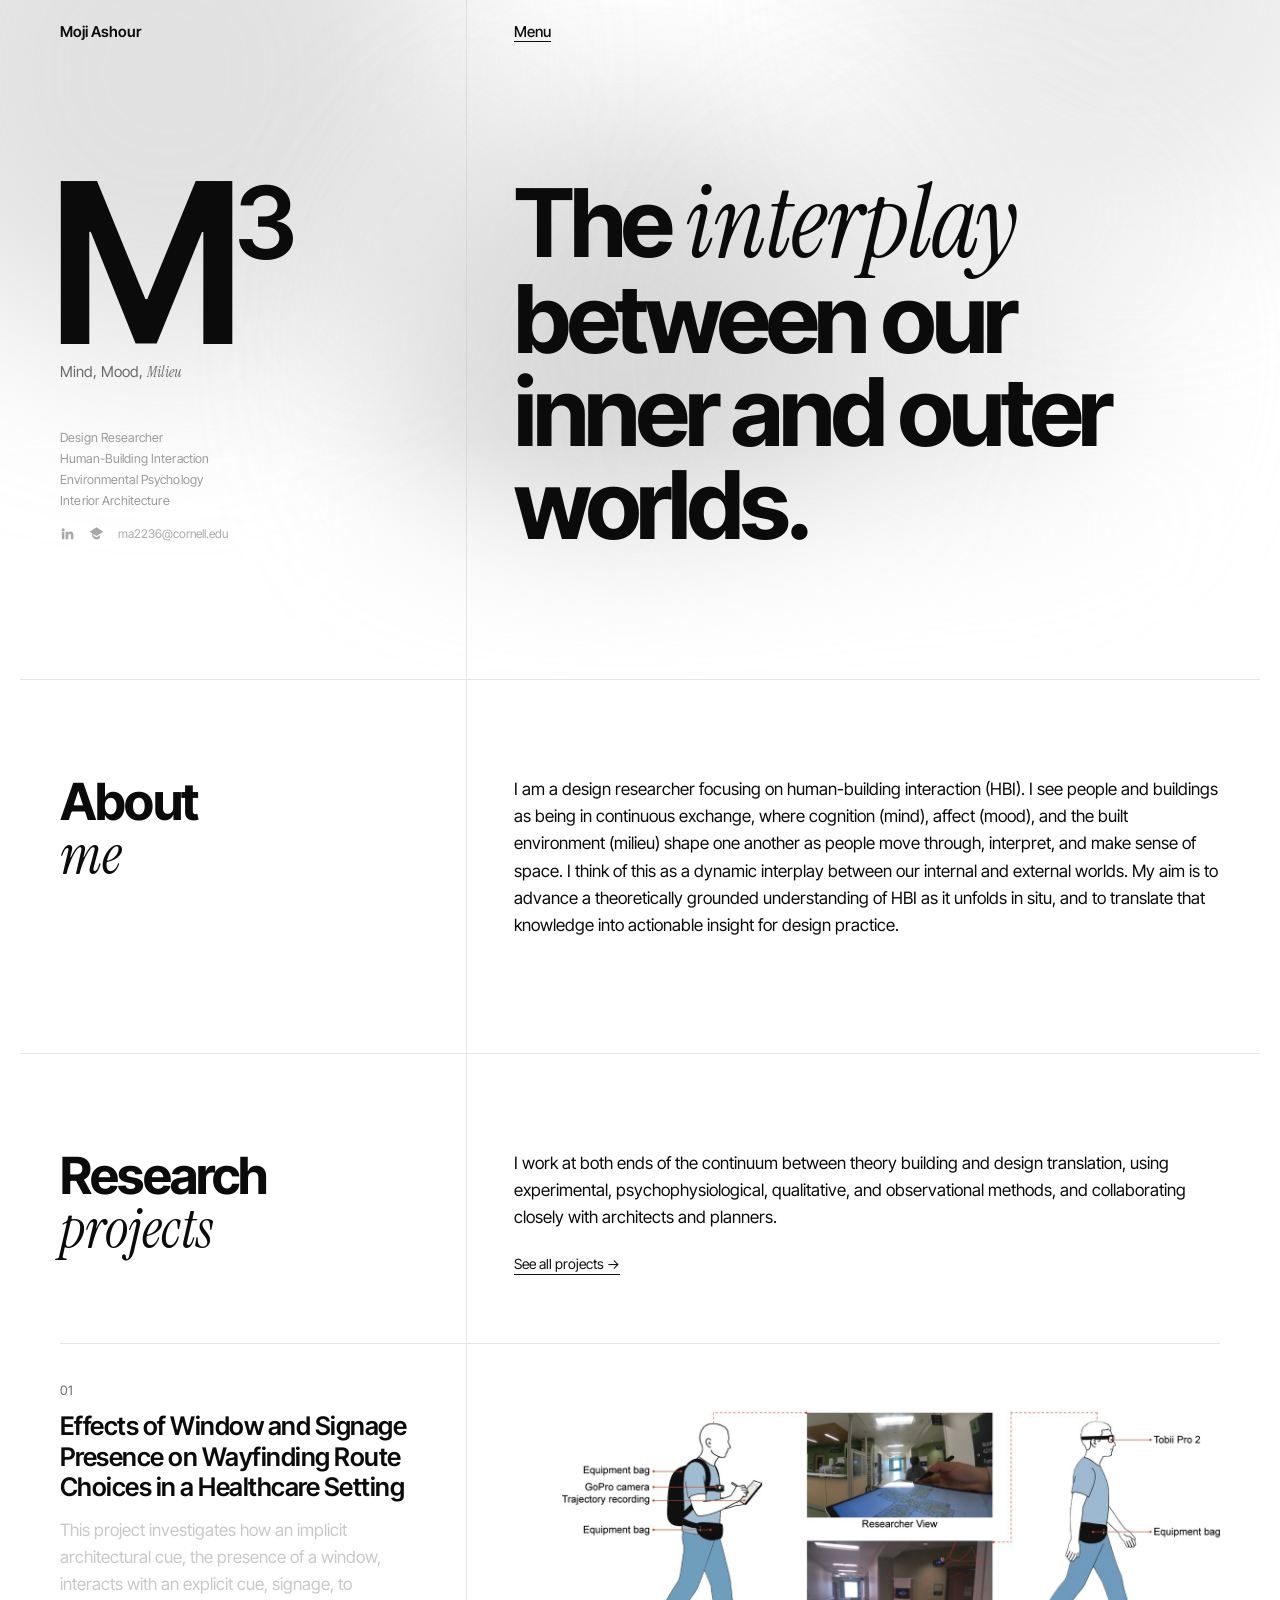
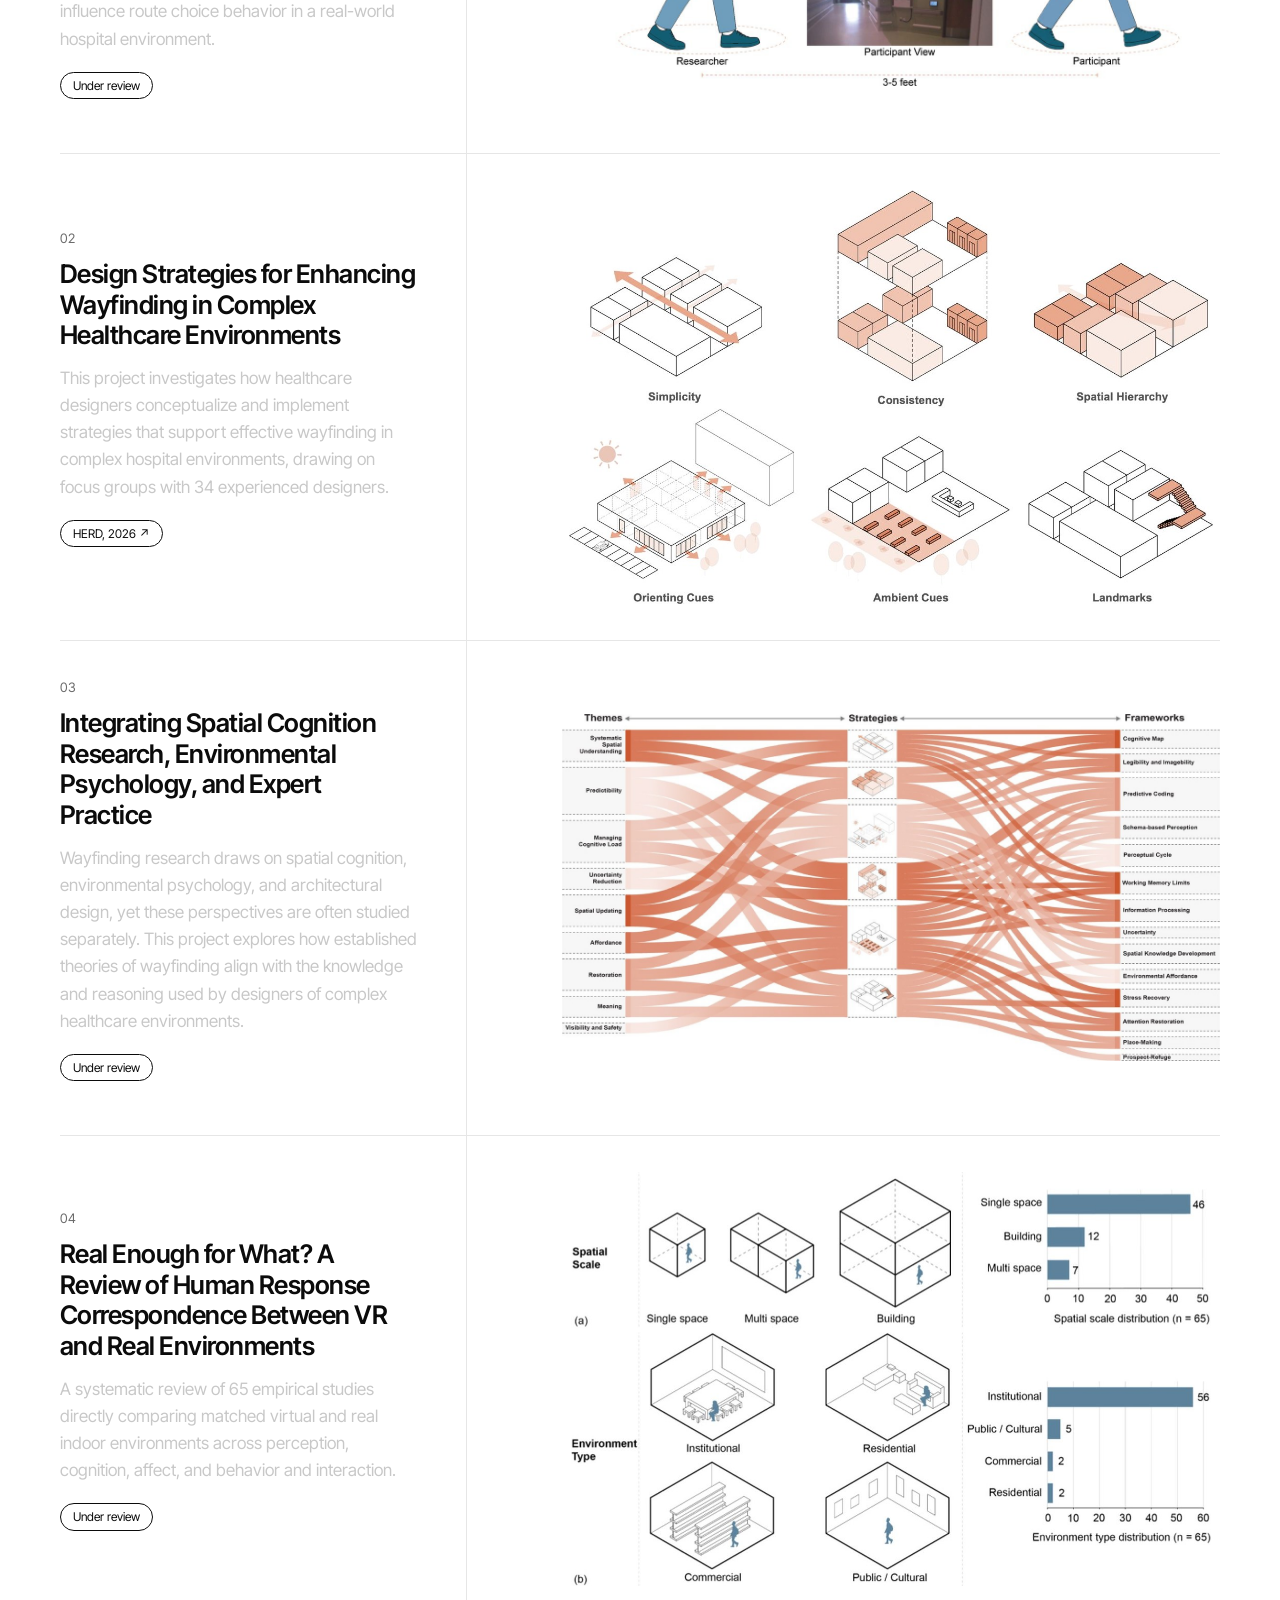
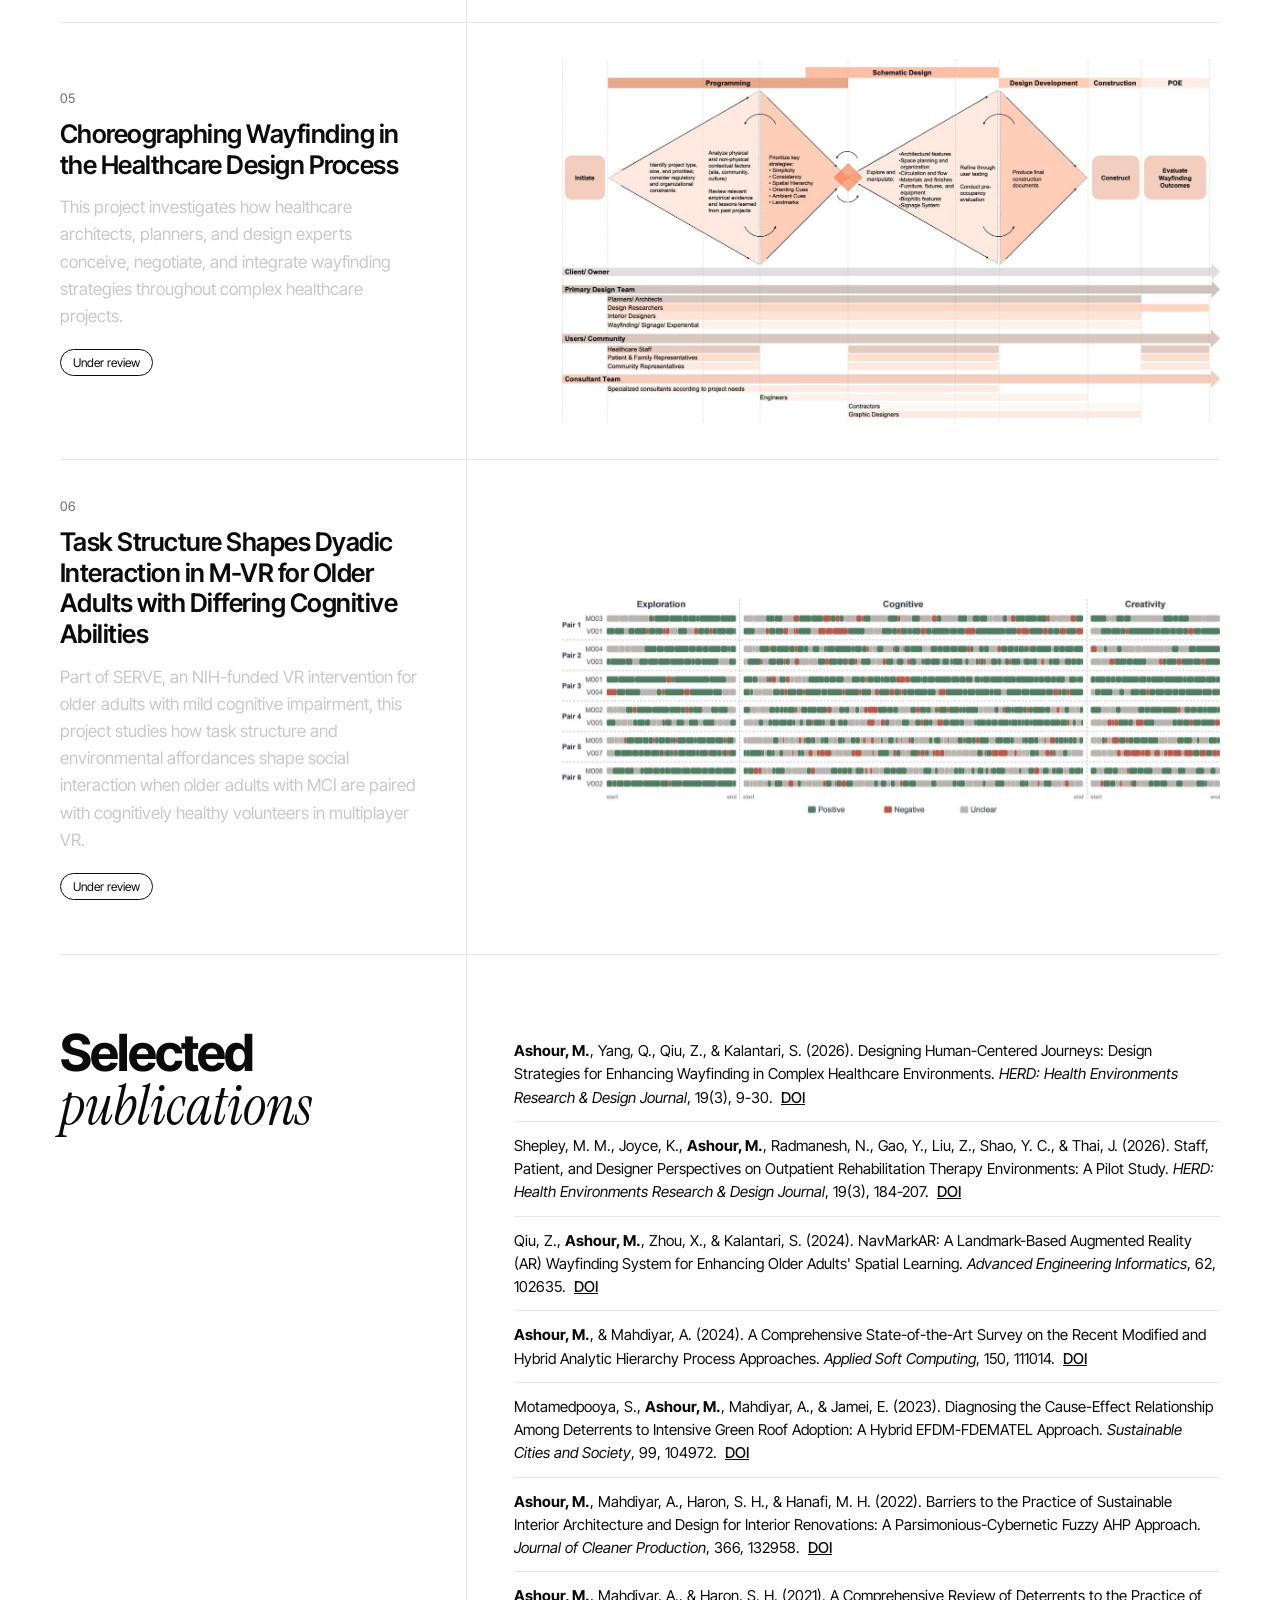
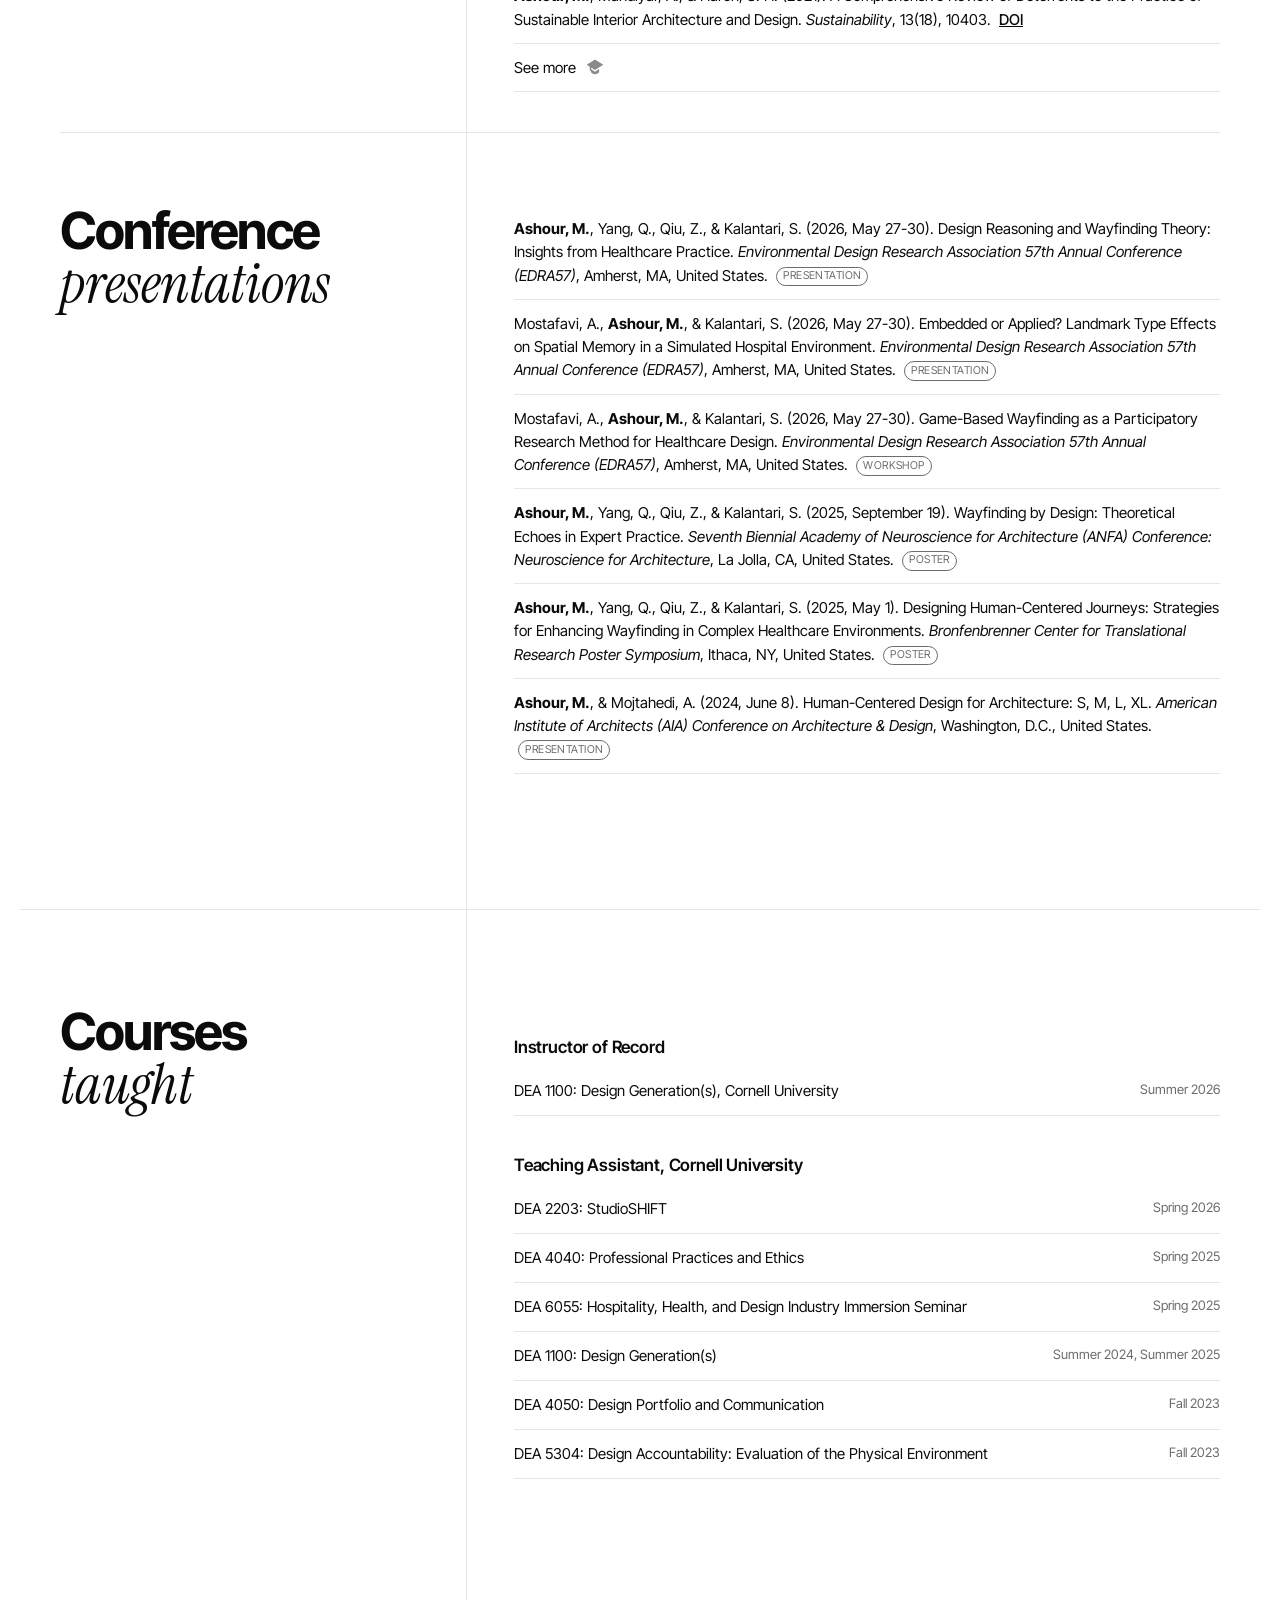
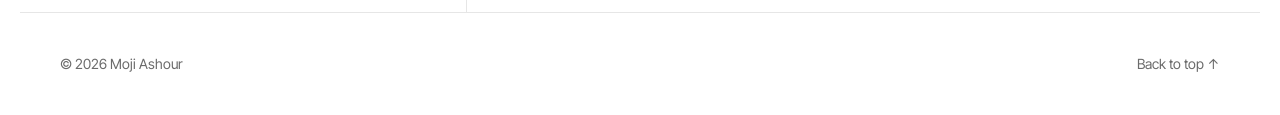
==== commit 75ce3677: "Wayfinding v4.5: site design language and Participate nav Restyle the study chrome to match moji-ash" ====
--- a/index.html
+++ b/index.html
@@ -3,9 +3,9 @@
 <meta name="description" content="Mojtaba Ashour, design researcher in human-building interaction (HBI). Research on wayfinding and spatial cognition.">
 <link rel="preconnect" href="https://fonts.googleapis.com"><link rel="preconnect" href="https://fonts.gstatic.com" crossorigin>
 <link href="https://fonts.googleapis.com/css2?family=Inter+Tight:wght@400;500;600;700;800&family=Instrument+Serif:ital@0;1&display=swap" rel="stylesheet">
-<link rel="preload" as="image" href="img/about-face.webp" type="image/webp"><link rel="stylesheet" href="style.css?v=17"></head><body>
+<link rel="preload" as="image" href="img/about-face.webp" type="image/webp"><link rel="stylesheet" href="style.css?v=21"></head><body>
 <header class="nav"><div class="wrap navin"><a class="brand" href="#top">Moji Ashour</a>
-<div class="menu" id="menu"><button class="menubtn" aria-expanded="false" aria-controls="menulinks">Menu</button><nav id="menulinks"><a href="#about">About</a><a href="#research">Research</a><a href="#teaching">Teaching</a></nav></div></div></header>
+<div class="menu" id="menu"><button class="menubtn" aria-expanded="false" aria-controls="menulinks">Menu</button><nav id="menulinks"><a href="#about">About</a><a href="#research">Research</a><a href="#teaching">Teaching</a><a href="participate.html">Participate</a></nav></div></div></header>
 <main id="top" class="page">
 <section class="hero wrap split"><div class="aura" aria-hidden="true"><i></i><i></i><i></i><i></i></div><div class="meta side"><div class="lab"><span class="m3">M<sup>3</sup></span><span class="mmm">Mind, Mood, <em>Milieu</em></span></div><div class="kw"><p>Design Researcher</p><p>Human-Building Interaction</p><p>Environmental Psychology</p><p>Interior Architecture</p><div class="social"><a href="https://www.linkedin.com/in/mojtaba-ashour/" target="_blank" rel="noopener" aria-label="LinkedIn"><svg viewBox="0 0 24 24" width="18" height="18" fill="currentColor" aria-hidden="true"><path d="M4.98 3.5a2.5 2.5 0 1 1 0 5 2.5 2.5 0 0 1 0-5zM3 9h4v12H3zM9 9h3.8v1.7h.05c.53-1 1.83-2.05 3.77-2.05 4.03 0 4.78 2.65 4.78 6.1V21h-4v-5.6c0-1.34-.03-3.06-1.86-3.06-1.87 0-2.15 1.46-2.15 2.96V21H9z"/></svg></a><a href="https://scholar.google.com/citations?user=pp-VIW0AAAAJ&amp;hl=en" target="_blank" rel="noopener" aria-label="Google Scholar"><svg viewBox="0 0 24 24" width="18" height="18" fill="currentColor" aria-hidden="true"><path d="M12 2 1 9l4 2.6V17h2v-4.1L12 16l11-7zM6.5 14.8V18c0 1.9 2.5 3.5 5.5 3.5s5.5-1.6 5.5-3.5v-3.2L12 18.3z"/></svg></a><a class="mail" href="mailto:ma2236@cornell.edu">ma2236@cornell.edu</a></div></div></div>
 <h1>The <em>interplay</em> between our inner and outer worlds.</h1></section>
--- a/style.css
+++ b/style.css
@@ -318,3 +318,24 @@
 .seeall a{font-size:14px;color:#111;text-decoration:none;border-bottom:1px solid #111;padding-bottom:2px;transition:opacity .2s}
 .seeall a span{display:inline-block;transition:transform .2s}
 .seeall a:hover span{transform:translateX(4px)}
+/* v24 mobile project list at end */
+.pmore{display:none}
+@media (max-width:860px){
+.page.proj .pnav{display:none}
+.pmore{display:block;border-top:1px solid var(--line);padding-top:32px;padding-bottom:8px;margin-top:40px}
+.pmore h2{font-size:28px;margin-bottom:16px}
+.pmore ol{list-style:none}
+.pmore li a{display:flex;gap:12px;padding:8px 0;font-size:15px;line-height:1.35;color:#9a9a9a;text-decoration:none}
+.pmore li a:hover,.pmore li a:focus-visible{color:var(--ink)}
+.pmore .pn{font-size:12px;min-width:18px;padding-top:2px}
+.pmore a[aria-current=page]{color:var(--ink);font-weight:600}
+}
+/* v20 lightbox zoom */
+.lbimg{overflow:hidden;position:relative}
+.lb .lbimg img{cursor:zoom-in;transform-origin:0 0;touch-action:none;user-select:none;-webkit-user-drag:none;will-change:transform}
+.lb.zoomed .lbimg img{cursor:zoom-out}.lb.zoomed .lbimg img:active{cursor:grabbing}
+.lb .lbzi,.lb .lbzo{top:16px;width:40px;height:40px;font-size:22px;border:1px solid var(--line);transform:none;z-index:2}
+.lb .lbzi{right:120px}.lb .lbzo{right:72px}
+
+/* header nav: Participate active */
+.menu nav a[aria-current=page]{color:var(--ink);font-weight:600}
